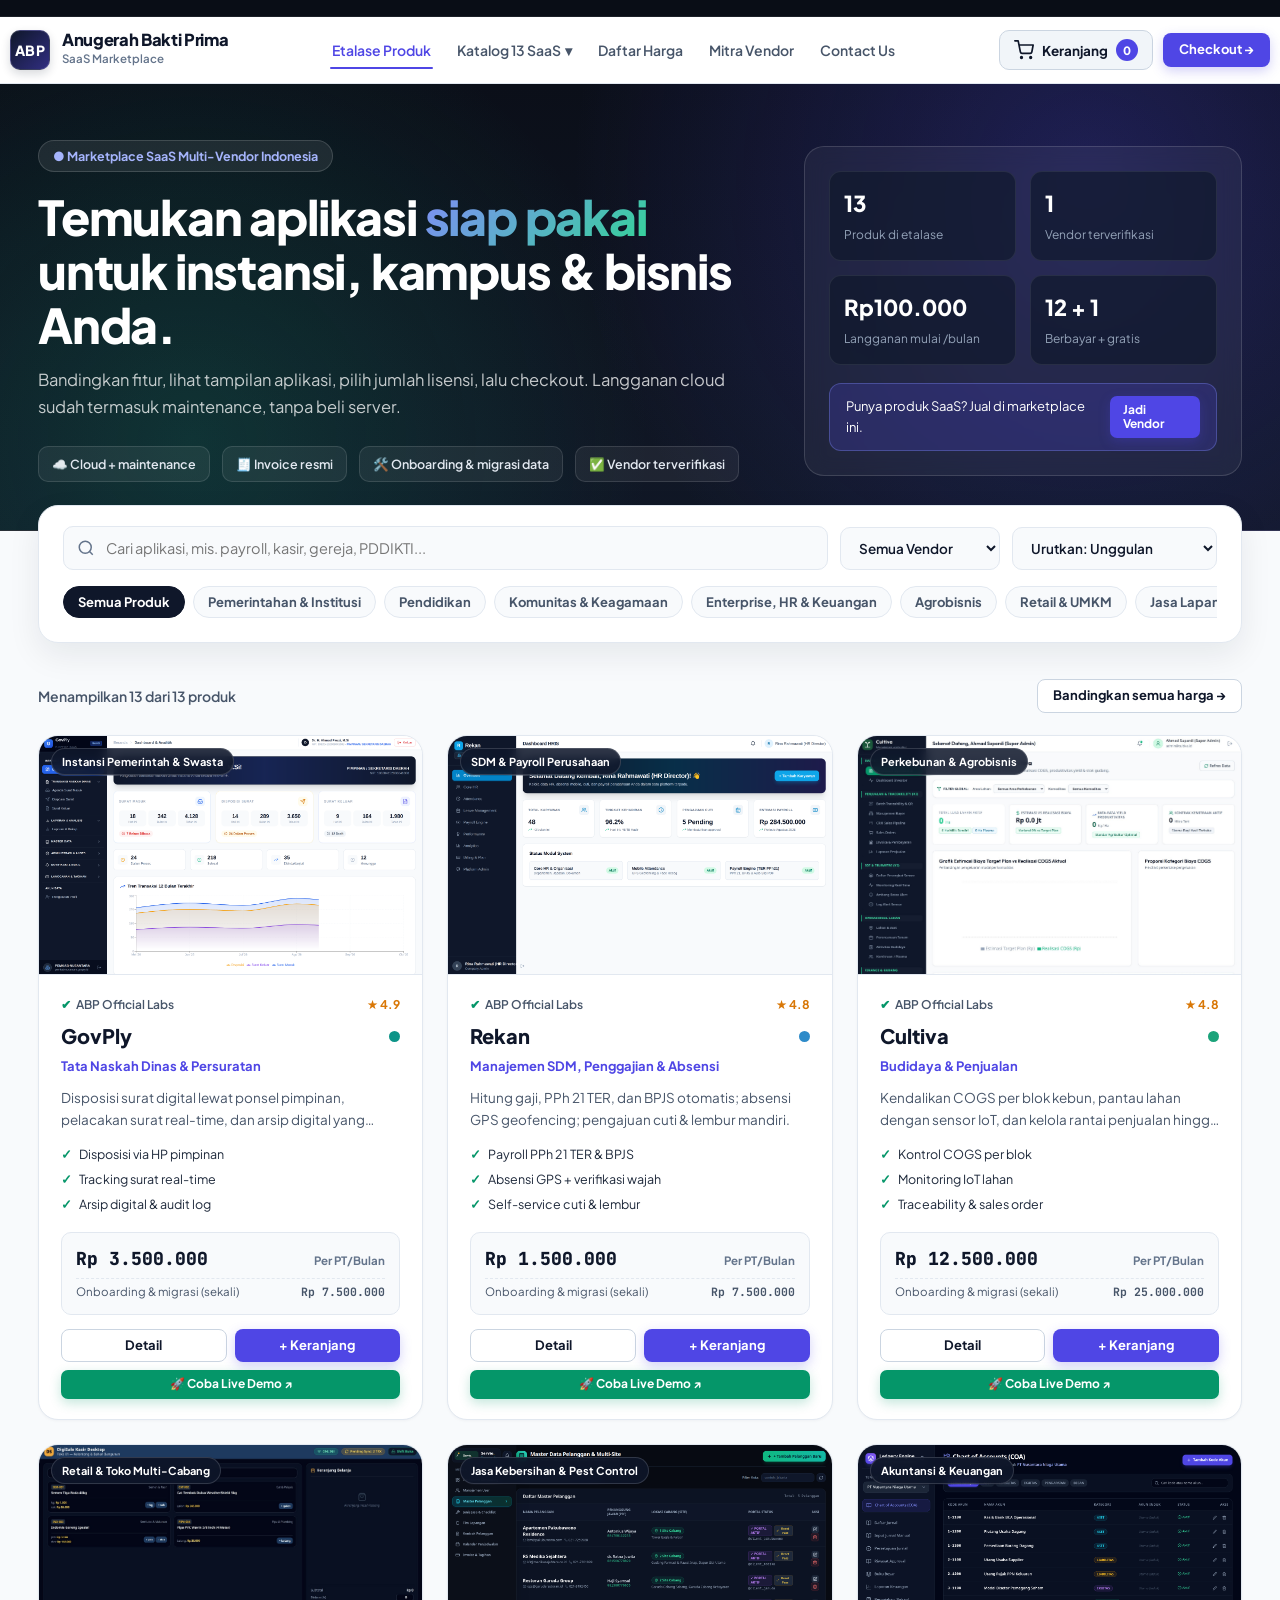
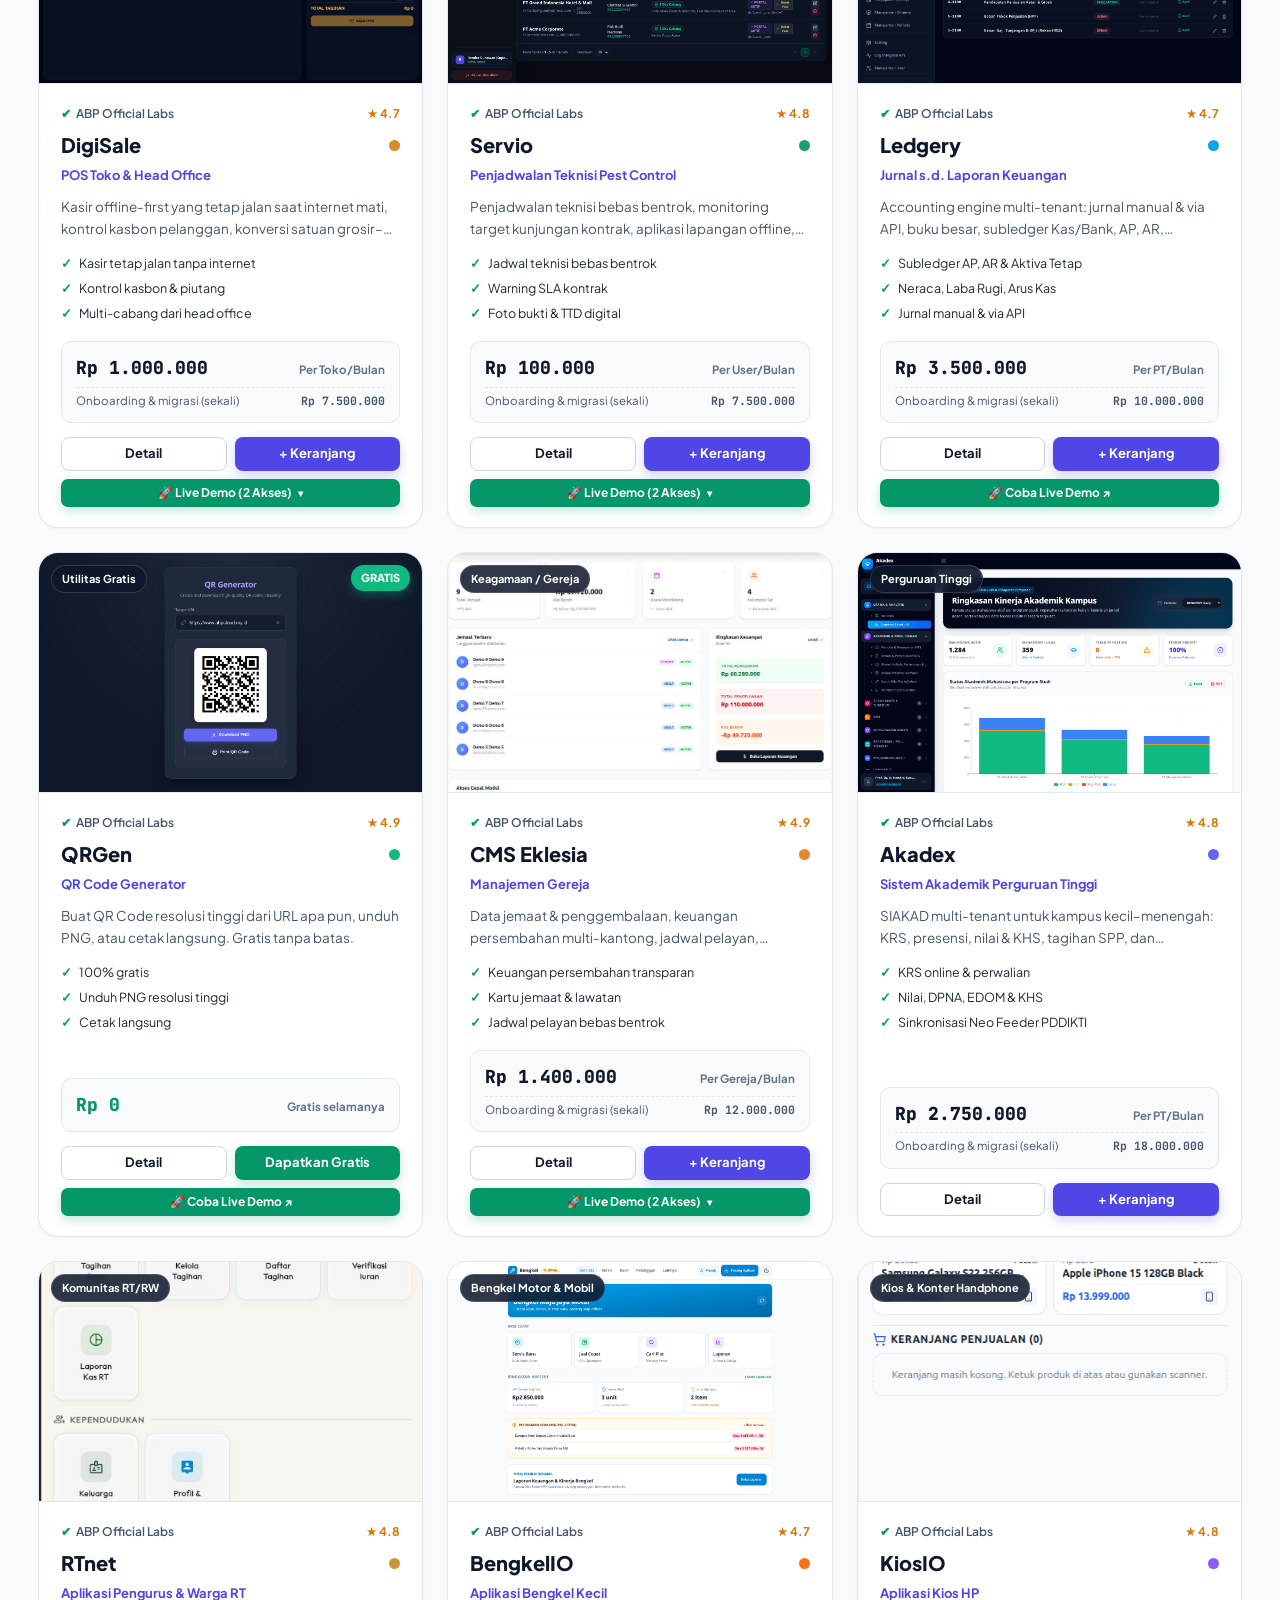
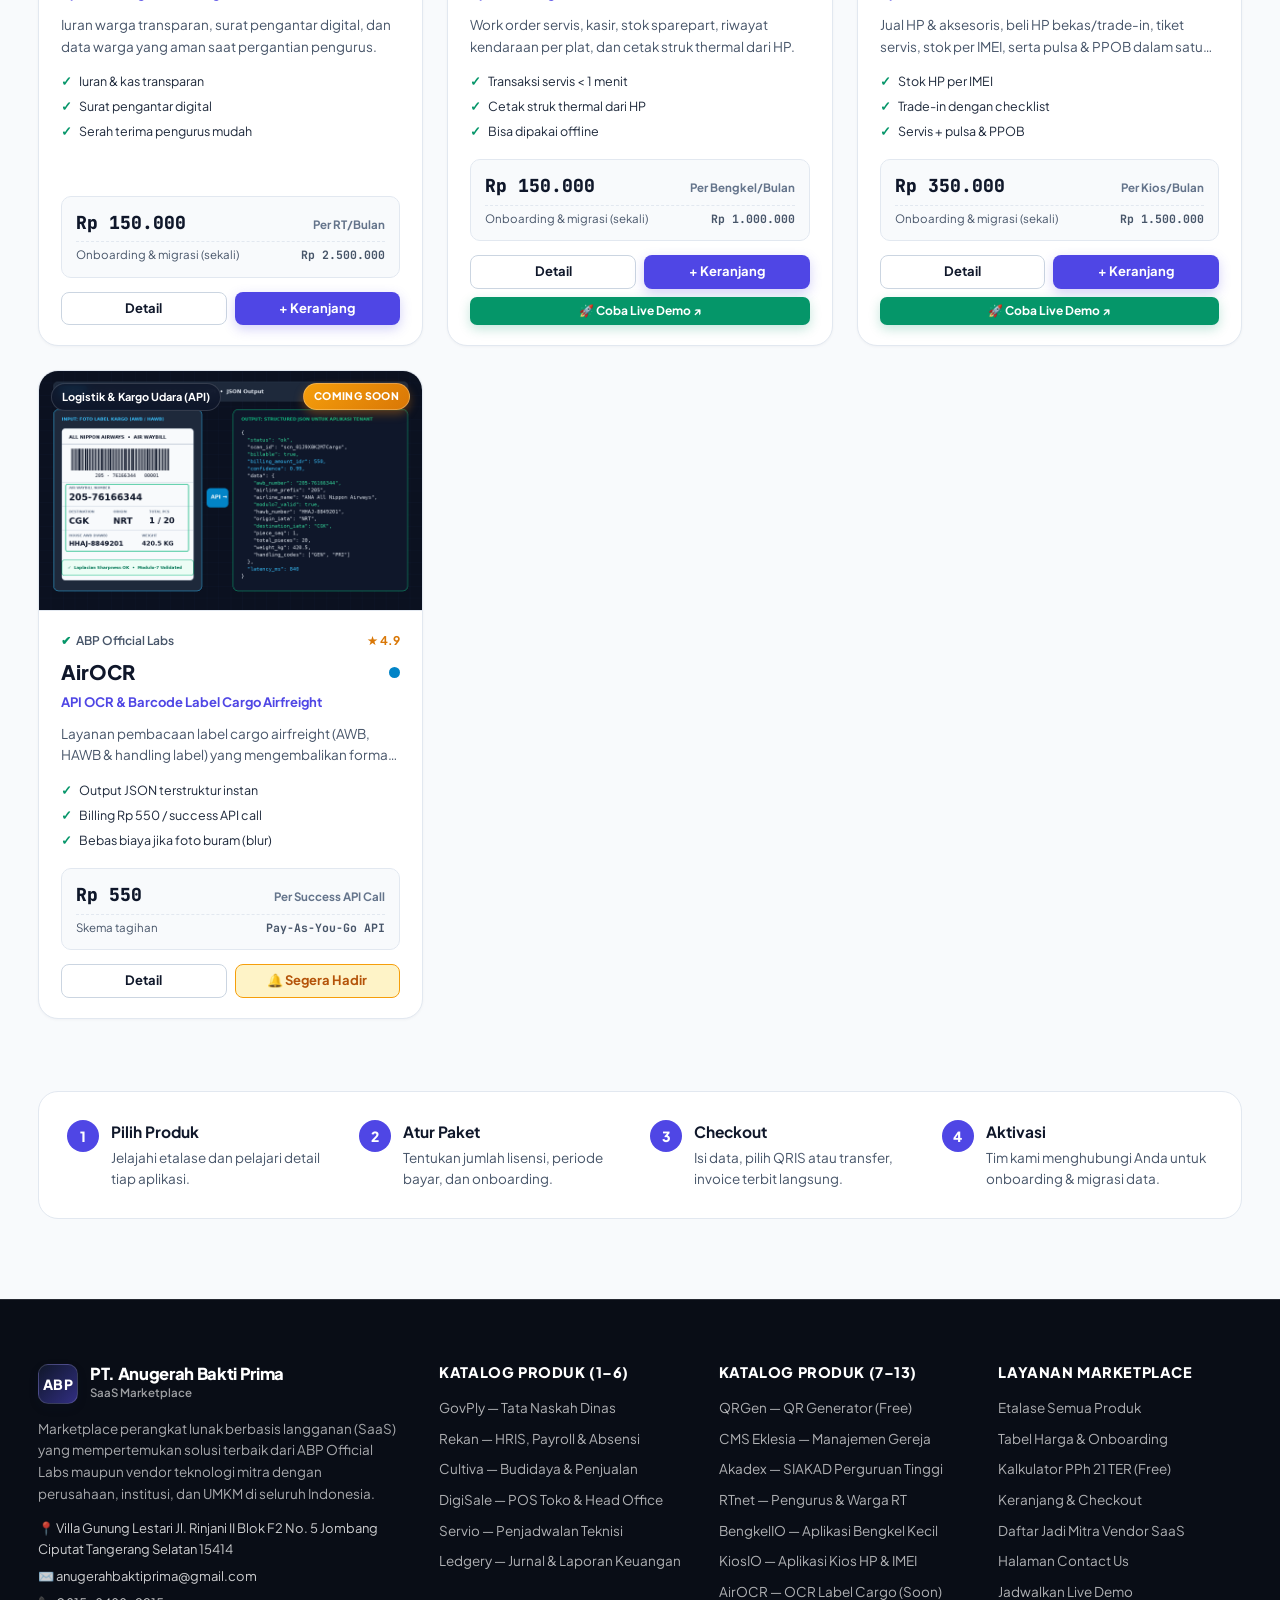
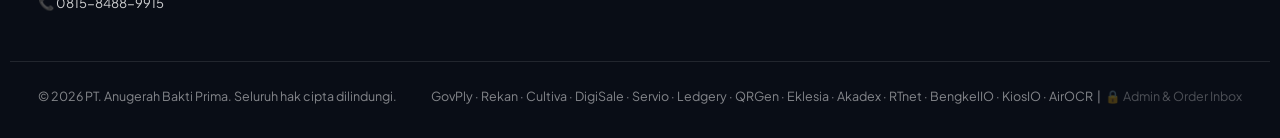
==== index.html @ c30b4367 "feat: add interactive free PPh 21 TER 2026 calculator tool with Rekan CTA" ====
<!DOCTYPE html>
<html lang="id">

<head>
  <meta charset="UTF-8">
  <meta name="viewport" content="width=device-width, initial-scale=1.0">
  <title>ABP SaaS Marketplace — PT. Anugerah Bakti Prima | Etalase Aplikasi Bisnis & Institusi</title>
  <meta name="description"
    content="Marketplace SaaS Terkurasi di Indonesia oleh PT. Anugerah Bakti Prima. Temukan, bandingkan, dan berlangganan 12+ aplikasi siap pakai dari ABP Labs dan mitra vendor terverifikasi hingga checkout instan.">

  <!-- OpenGraph & Social Meta -->
  <meta property="og:title" content="ABP SaaS Marketplace — PT. Anugerah Bakti Prima">
  <meta property="og:description"
    content="Etalase aplikasi SaaS berlangganan (OPEX) siap pakai untuk Instansi Pemerintah, Kampus, Perusahaan, Gereja, RT/RW, Agrobisnis, Retail, Bengkel, dan Kios HP.">
  <meta property="og:type" content="website">
  <meta property="og:url" content="https://abpcloud.my.id">
  <meta property="og:site_name" content="ABP SaaS Marketplace">
  <meta property="og:image" content="https://abpcloud.my.id/assets/images/govply-01.png">
  <meta property="og:image:width" content="1200">
  <meta property="og:image:height" content="630">
  <meta name="twitter:card" content="summary_large_image">
  <meta name="twitter:title" content="ABP SaaS Marketplace — PT. Anugerah Bakti Prima">
  <meta name="twitter:description" content="Katalog 13+ solusi SaaS bisnis & instansi di Indonesia. Coba live demo instan tanpa instalasi.">
  <meta name="twitter:image" content="https://abpcloud.my.id/assets/images/govply-01.png">

  <!-- Google Fonts -->
  <link rel="preconnect" href="https://fonts.googleapis.com">
  <link rel="preconnect" href="https://fonts.gstatic.com" crossorigin>
  <link
    href="https://fonts.googleapis.com/css2?family=Fraunces:ital,opsz,wght@0,9..144,600;0,9..144,700;1,9..144,400&family=JetBrains+Mono:wght@500;600;700&family=Plus+Jakarta+Sans:wght@400;500;600;700;800&display=swap"
    rel="stylesheet">

  <link rel="stylesheet" href="styles.css?v=20261114-1">
</head>

<body>

  <!-- TOP ANNOUNCEMENT BAR -->
  <div class="topbar">
    <div class="wrap topbar-inner">
      <!-- 
      <div class="topbar-left">
        <span class="topbar-pill">MARKETPLACE MULTI-VENDOR</span>
        <span>Etalase Resmi Aplikasi SaaS Bisnis, Institusi & UMKM Indonesia — Transparan, Siap Pakai & Termasuk Maintenance</span>
      </div>
      
      <div class="topbar-right">
        <a href="mailto:anugerahbaktiprima@gmail.com">✉️ anugerahbaktiprima@gmail.com</a>
        <span class="sep">•</span>
        <a href="https://wa.me/6281584889915" target="_blank">📞 0815-8488-9915</a>
      </div>
      -->
    </div>
  </div>

  <!-- HEADER NAV -->
  <header id="main-header">
    <div class="wrap nav">
      <a href="#home" class="mark" id="brand-logo">
        <div class="mark-logo-box">ABP</div>
        <div class="mark-text-group">
          <span class="mark-title">Anugerah Bakti Prima</span>
          <span class="mark-subtitle">SaaS Marketplace</span>
        </div>
      </a>

      <nav class="links" id="nav-links">
        <a href="#home" class="nav-item active" data-route="home">Etalase Produk</a>
        <div class="dropdown">
          <a href="#home" class="nav-item dropdown-btn">Katalog 13 SaaS <span class="caret">▾</span></a>
          <div class="dropdown-menu mega-dropdown">
            <div class="dd-section-label">Pemerintahan, Kampus & Komunitas</div>
            <a href="#produk/govply" class="dd-item"><span class="dd-dot" style="background:#0D9488;"></span> <div><strong>GovPly</strong><small>Tata Naskah Dinas & Persuratan</small></div></a>
            <a href="#produk/akadex" class="dd-item"><span class="dd-dot" style="background:#6366F1;"></span> <div><strong>Akadex</strong><small>Sistem Akademik Perguruan Tinggi</small></div></a>
            <a href="#produk/eklesia" class="dd-item"><span class="dd-dot" style="background:#E8862B;"></span> <div><strong>CMS Eklesia</strong><small>Sistem Manajemen Gereja</small></div></a>
            <a href="#produk/rtnet" class="dd-item"><span class="dd-dot" style="background:#C7973F;"></span> <div><strong>RTnet</strong><small>Aplikasi Pengurus & Warga RT</small></div></a>

            <div class="dd-section-label">Enterprise, HR, Akuntansi & Agro</div>
            <a href="#produk/rekan" class="dd-item"><span class="dd-dot" style="background:#2E8BC9;"></span> <div><strong>Rekan</strong><small>Manajemen SDM, Payroll & Absensi</small></div></a>
            <a href="#produk/ledgery" class="dd-item"><span class="dd-dot" style="background:#0EA5E9;"></span> <div><strong>Ledgery</strong><small>Jurnal s.d Laporan Keuangan</small></div></a>
            <a href="#produk/cultiva" class="dd-item"><span class="dd-dot" style="background:#1BA37A;"></span> <div><strong>Cultiva</strong><small>Budidaya, Kebun & Penjualan</small></div></a>
            <a href="#produk/servio" class="dd-item"><span class="dd-dot" style="background:#1F9E6D;"></span> <div><strong>Servio</strong><small>Penjadwalan Teknisi Pest Control</small></div></a>
            <a href="#produk/airocr" class="dd-item"><span class="dd-dot" style="background:#0284C7;"></span> <div><strong>AirOCR <span class="coming-soon-mini-pill">SOON</span></strong><small>API OCR Label Cargo Airfreight</small></div></a>

            <div class="dd-section-label">Retail, Bengkel, Kios & Utilitas</div>
            <a href="#produk/digisale" class="dd-item"><span class="dd-dot" style="background:#D98B2B;"></span> <div><strong>DigiSale</strong><small>POS Toko & Head Office</small></div></a>
            <a href="#produk/kiosio" class="dd-item"><span class="dd-dot" style="background:#8B5CF6;"></span> <div><strong>KiosIO</strong><small>Aplikasi Kios HP, IMEI & PPOB</small></div></a>
            <a href="#produk/bengkelio" class="dd-item"><span class="dd-dot" style="background:#F97316;"></span> <div><strong>BengkelIO</strong><small>Aplikasi Bengkel Kecil & WO</small></div></a>
            <a href="#produk/qrgen" class="dd-item"><span class="dd-dot" style="background:#10B981;"></span> <div><strong>QRGen <span class="free-mini-pill">FREE</span></strong><small>QR Code Generator Instan</small></div></a>

            <div class="dd-section-label">Tools Bisnis & Kalkulator Gratis</div>
            <a href="#kalkulator-pph21" class="dd-item"><span class="dd-dot" style="background:#2E8BC9;"></span> <div><strong>Kalkulator PPh 21 TER <span class="free-mini-pill">FREE</span></strong><small>Hitung Pajak Gaji & TER PP 58/2023</small></div></a>
          </div>
        </div>
        <a href="#pricelist" class="nav-item" data-route="pricelist">Daftar Harga</a>
        <a href="#vendor" class="nav-item" data-route="vendor">Mitra Vendor</a>
        <a href="#kontak" class="nav-item" data-route="kontak">Contact Us</a>
      </nav>

      <div class="nav-actions">
        <button class="cart-trigger-btn" onclick="toggleCartDrawer()" aria-label="Keranjang Belanja">
          <svg width="20" height="20" viewBox="0 0 24 24" fill="none" stroke="currentColor" stroke-width="2" stroke-linecap="round" stroke-linejoin="round"><circle cx="9" cy="21" r="1"/><circle cx="20" cy="21" r="1"/><path d="M1 1h4l2.68 13.39a2 2 0 0 0 2 1.61h9.72a2 2 0 0 0 2-1.61L23 6H6"/></svg>
          <span class="cart-label">Keranjang</span>
          <span class="cart-count-badge" id="cart-count-badge">0</span>
        </button>
        <a href="#checkout" class="btn btn-primary btn-sm nav-checkout-btn">Checkout →</a>
        <button class="mobile-toggle" id="mobile-toggle" aria-label="Menu">
          <span></span><span></span><span></span>
        </button>
      </div>
    </div>
  </header>

  <!-- DYNAMIC SPA APP VIEW -->
  <main id="app-view">
    <div class="loading-state">
      <div class="spinner"></div>
      <p>Memuat Etalase SaaS Marketplace PT. Anugerah Bakti Prima...</p>
    </div>
  </main>

  <!-- SLIDE-OVER SHOPPING CART DRAWER -->
  <div class="cart-drawer-backdrop" id="cart-drawer-backdrop" onclick="handleCartBackdropClick(event)">
    <aside class="cart-drawer" aria-label="Keranjang Produk SaaS">
      <div class="cart-drawer-header">
        <div>
          <span class="cart-eyebrow">KERANJANG LANGGANAN SAAS</span>
          <h3>Ringkasan Pilihan Produk</h3>
        </div>
        <button class="modal-close" onclick="closeCartDrawer()" aria-label="Tutup">✕</button>
      </div>

      <div class="cart-drawer-body" id="cart-drawer-items">
        <!-- Populated dynamically by app.js -->
      </div>

      <div class="cart-drawer-footer" id="cart-drawer-footer">
        <!-- Populated dynamically by app.js -->
      </div>
    </aside>
  </div>

  <!-- FOOTER -->
  <footer>
    <div class="wrap footer-content">
      <div class="footer-col brand-col">
        <div class="mark footer-mark">
          <div class="mark-logo-box">ABP</div>
          <div class="mark-text-group">
            <span class="mark-title" style="color:#fff;">PT. Anugerah Bakti Prima</span>
            <span class="mark-subtitle" style="color:rgba(255,255,255,0.6);">SaaS Marketplace</span>
          </div>
        </div>
        <p class="footer-desc">
          Marketplace perangkat lunak berbasis langganan (SaaS) yang mempertemukan solusi terbaik dari ABP Official Labs maupun vendor teknologi mitra dengan perusahaan, institusi, dan UMKM di seluruh Indonesia.
        </p>
        <div class="footer-contact-mini">
          <div>📍 Bakrie Tower Lt. 18, Rasuna Epicentrum, Jl. H.R. Rasuna Said, Kuningan, Jakarta Selatan 12940</div>
          <div>✉️ <a href="mailto:anugerahbaktiprima@gmail.com">anugerahbaktiprima@gmail.com</a></div>
          <div>📞 <a href="https://wa.me/6281584889915" target="_blank">+62 815-8488-9915</a></div>
        </div>
      </div>

      <div class="footer-col">
        <h4>Katalog Produk (1–6)</h4>
        <ul class="footer-links">
          <li><a href="#produk/govply">GovPly — Tata Naskah Dinas</a></li>
          <li><a href="#produk/rekan">Rekan — HRIS, Payroll & Absensi</a></li>
          <li><a href="#produk/cultiva">Cultiva — Budidaya & Penjualan</a></li>
          <li><a href="#produk/digisale">DigiSale — POS Toko & Head Office</a></li>
          <li><a href="#produk/servio">Servio — Penjadwalan Teknisi</a></li>
          <li><a href="#produk/ledgery">Ledgery — Jurnal & Laporan Keuangan</a></li>
        </ul>
      </div>

      <div class="footer-col">
        <h4>Katalog Produk (7–13)</h4>
        <ul class="footer-links">
          <li><a href="#produk/qrgen">QRGen — QR Generator (Free)</a></li>
          <li><a href="#produk/eklesia">CMS Eklesia — Manajemen Gereja</a></li>
          <li><a href="#produk/akadex">Akadex — SIAKAD Perguruan Tinggi</a></li>
          <li><a href="#produk/rtnet">RTnet — Pengurus & Warga RT</a></li>
          <li><a href="#produk/bengkelio">BengkelIO — Aplikasi Bengkel Kecil</a></li>
          <li><a href="#produk/kiosio">KiosIO — Aplikasi Kios HP & IMEI</a></li>
          <li><a href="#produk/airocr">AirOCR — OCR Label Cargo (Soon)</a></li>
        </ul>
      </div>

      <div class="footer-col">
        <h4>Layanan Marketplace</h4>
        <ul class="footer-links">
          <li><a href="#home">Etalase Semua Produk</a></li>
          <li><a href="#pricelist">Tabel Harga & Onboarding</a></li>
          <li><a href="#kalkulator-pph21">Kalkulator PPh 21 TER (Free)</a></li>
          <li><a href="#checkout">Keranjang & Checkout</a></li>
          <li><a href="#vendor">Daftar Jadi Mitra Vendor SaaS</a></li>
          <li><a href="#kontak">Halaman Contact Us</a></li>
          <li><a href="javascript:void(0)" onclick="openDemoModal()">Jadwalkan Live Demo</a></li>
        </ul>
      </div>
    </div>

    <div class="wrap footer-bottom">
      <span>© 2026 PT. Anugerah Bakti Prima. Seluruh hak cipta dilindungi.</span>
      <span>
        GovPly · Rekan · Cultiva · DigiSale · Servio · Ledgery · QRGen · Eklesia · Akadex · RTnet · BengkelIO · KiosIO · AirOCR
        &nbsp;|&nbsp;
        <a href="#admin" style="color:inherit; opacity:0.55;" title="Portal Pesanan & Pesan Masuk">🔒 Admin & Order Inbox</a>
      </span>
    </div>
  </footer>

  <!-- MODAL: DEMO & CONSULTATION REQUEST -->
  <div class="modal-backdrop" id="demo-modal" onclick="handleBackdropClick(event)">
    <div class="modal-card">
      <button class="modal-close" onclick="closeDemoModal()">✕</button>
      <div class="modal-header">
        <div class="modal-label"><span class="rule"></span> Konsultasi & Live Demo</div>
        <h3 id="demo-modal-title">Jadwalkan Demo & Konsultasi Implementasi</h3>
        <p>Tim Product Specialist kami akan memandu simulasi aplikasi serta proses onboarding & migrasi data Anda.</p>
      </div>
      <form id="demo-form" onsubmit="handleDemoSubmit(event)">
        <div class="field-row">
          <div class="field">
            <label for="demo-nama">Nama Lengkap *</label>
            <input type="text" id="demo-nama" required placeholder="Contoh: Budi Santoso">
          </div>
          <div class="field">
            <label for="demo-instansi">Nama Perusahaan / Instansi *</label>
            <input type="text" id="demo-instansi" required placeholder="Nama PT, Kampus, Gereja, RT, atau Toko">
          </div>
        </div>
        <div class="field-row">
          <div class="field">
            <label for="demo-email">Email Bisnis *</label>
            <input type="email" id="demo-email" required placeholder="nama@instansi.id">
          </div>
          <div class="field">
            <label for="demo-phone">No. WhatsApp / HP *</label>
            <input type="tel" id="demo-phone" required placeholder="0812-xxxx-xxxx">
          </div>
        </div>
        <div class="field">
          <label for="demo-produk">Produk SaaS yang Diminati *</label>
          <select id="demo-produk" required>
            <option value="Konsultasi Multi-Produk Marketplace">Konsultasi Multi-Produk Marketplace</option>
            <option value="GovPly">1. GovPly — Tata Naskah Dinas & Persuratan</option>
            <option value="Rekan">2. Rekan — Manajemen SDM, Penggajian & Absensi</option>
            <option value="Cultiva">3. Cultiva — Budidaya & Penjualan Agrobisnis</option>
            <option value="DigiSale">4. DigiSale — POS Toko & Head Office</option>
            <option value="Servio">5. Servio — Penjadwalan Teknisi Pest Control</option>
            <option value="Ledgery">6. Ledgery — Jurnal s.d Laporan Keuangan</option>
            <option value="QRGen">7. QRGen — QR Generator (Free Product)</option>
            <option value="CMS Eklesia">8. CMS Eklesia — Manajemen Gereja</option>
            <option value="Akadex">9. Akadex — Sistem Akademik Perguruan Tinggi</option>
            <option value="RTnet">10. RTnet — Aplikasi Pengurus & Warga RT</option>
            <option value="BengkelIO">11. BengkelIO — Aplikasi Bengkel Kecil</option>
            <option value="KiosIO">12. KiosIO — Aplikasi Kios HP</option>
            <option value="AirOCR">13. AirOCR — API OCR Label Cargo Airfreight (Coming Soon)</option>
          </select>
        </div>
        <div class="field">
          <label for="demo-pesan">Catatan / Skala Operasional</label>
          <textarea id="demo-pesan"
            placeholder="Ceritakan jumlah cabang/user atau kebutuhan migrasi data awal Anda..."></textarea>
        </div>
        <button type="submit" class="btn btn-primary full-width">Kirim ke Tim ABP (anugerahbaktiprima@gmail.com) →</button>
      </form>
    </div>
  </div>

  <!-- MODAL: VENDOR SUBMISSION -->
  <div class="modal-backdrop" id="vendor-modal" onclick="handleBackdropClick(event)">
    <div class="modal-card">
      <button class="modal-close" onclick="closeVendorModal()">✕</button>
      <div class="modal-header">
        <div class="modal-label"><span class="rule"></span> Kemitraan Vendor SaaS</div>
        <h3>Daftarkan Produk SaaS Anda di Marketplace ABP</h3>
        <p>Punya produk SaaS berkualitas? Pasarkan ke ribuan klien korporat, instansi, dan UMKM di jaringan PT. Anugerah Bakti Prima.</p>
      </div>
      <form id="vendor-form" onsubmit="handleVendorSubmit(event)">
        <div class="field-row">
          <div class="field">
            <label for="v-nama">Nama PIC / Founder *</label>
            <input type="text" id="v-nama" required placeholder="Nama Lengkap Anda">
          </div>
          <div class="field">
            <label for="v-perusahaan">Nama Perusahaan / Studio Dev *</label>
            <input type="text" id="v-perusahaan" required placeholder="PT / Studio Pengembang">
          </div>
        </div>
        <div class="field-row">
          <div class="field">
            <label for="v-email">Email Resmi *</label>
            <input type="email" id="v-email" required placeholder="founder@saasanda.id">
          </div>
          <div class="field">
            <label for="v-phone">Nomor WhatsApp *</label>
            <input type="tel" id="v-phone" required placeholder="0812-xxxx-xxxx">
          </div>
        </div>
        <div class="field-row">
          <div class="field">
            <label for="v-produk">Nama Produk SaaS & URL Demo *</label>
            <input type="text" id="v-produk" required placeholder="Contoh: MediCloud (https://medicloud.id)">
          </div>
          <div class="field">
            <label for="v-kategori">Kategori Industri *</label>
            <select id="v-kategori" required>
              <option value="Kesehatan / Klinik">Kesehatan / Klinik</option>
              <option value="Logistik & Fleet">Logistik & Fleet</option>
              <option value="Pendidikan & Kursus">Pendidikan & Kursus</option>
              <option value="F&B / Hospitality">F&B / Hospitality</option>
              <option value="Manufaktur / ERP">Manufaktur / ERP</option>
              <option value="Sektor Lainnya">Sektor Lainnya</option>
            </select>
          </div>
        </div>
        <div class="field">
          <label for="v-deskripsi">Deskripsi Produk & Usulan Harga Langganan *</label>
          <textarea id="v-deskripsi" required
            placeholder="Jelaskan fitur utama, target pasar, dan usulan skema biaya onboarding serta bulanan..."></textarea>
        </div>
        <button type="submit" class="btn btn-primary full-width">Kirim Pengajuan Vendor ke ABP →</button>
      </form>
    </div>
  </div>

  <!-- MODAL: IMAGE LIGHTBOX -->
  <div class="modal-backdrop" id="image-modal" onclick="handleBackdropClick(event)">
    <div class="modal-lightbox">
      <button class="modal-close-btn" onclick="closeImageModal()" title="Tutup Gambar (ESC)">✕</button>
      <img id="lightbox-img" src="" alt="Zoom Pratinjau Antarmuka">
      <div class="lightbox-caption" id="lightbox-caption">Pratinjau Antarmuka Produk</div>
      <div style="margin-top:14px; text-align:center;">
        <button class="btn btn-ghost btn-sm lightbox-close-bottom" onclick="closeImageModal()">✕ Tutup Pratinjau (ESC)</button>
      </div>
    </div>
  </div>

  <!-- TOAST NOTIFICATION -->
  <div id="toast-container" class="toast-container"></div>

  <script src="app.js?v=20261114-1"></script>
</body>

</html>
---- styles.css ----
:root {
  --ink: #0F172A;
  --ink-soft: #1E293B;
  --ink-muted: #475569;
  --ink-light: #64748B;
  --surface: #F8FAFC;
  --surface-dim: #F1F5F9;
  --card: #FFFFFF;
  --primary: #4F46E5;
  --primary-hover: #4338CA;
  --primary-soft: rgba(79, 70, 229, 0.08);
  --brass: #D97706;
  --brass-light: #F59E0B;
  --brass-soft: rgba(217, 119, 6, 0.12);
  --emerald: #10B981;
  --emerald-dark: #059669;
  --emerald-soft: rgba(16, 185, 129, 0.12);
  --danger: #EF4444;
  --line: #E2E8F0;
  --line-strong: #CBD5E1;
  --line-dark: rgba(255, 255, 255, 0.12);
  --radius-xs: 6px;
  --radius-sm: 10px;
  --radius-md: 14px;
  --radius-lg: 20px;
  --radius-xl: 26px;
  --shadow-xs: 0 1px 3px rgba(15, 23, 42, 0.04);
  --shadow-sm: 0 4px 12px rgba(15, 23, 42, 0.05);
  --shadow-md: 0 12px 32px rgba(15, 23, 42, 0.08);
  --shadow-lg: 0 24px 54px rgba(15, 23, 42, 0.14);
}

* {
  box-sizing: border-box;
}

html {
  scroll-behavior: smooth;
}

body {
  margin: 0;
  background: var(--surface);
  color: var(--ink);
  font-family: 'Plus Jakarta Sans', -apple-system, BlinkMacSystemFont, sans-serif;
  font-size: 15.5px;
  line-height: 1.6;
  -webkit-font-smoothing: antialiased;
}

h1, h2, h3, h4, .display {
  font-family: 'Plus Jakarta Sans', sans-serif;
  font-weight: 800;
  letter-spacing: -0.025em;
  margin: 0;
  line-height: 1.2;
  color: var(--ink);
}

.serif-accent {
  font-family: 'Fraunces', serif;
  font-weight: 600;
}

.mono {
  font-family: 'JetBrains Mono', monospace;
}

a {
  color: inherit;
  text-decoration: none;
}

img {
  max-width: 100%;
  height: auto;
  display: block;
}

.wrap {
  max-width: 1260px;
  margin: 0 auto;
  padding: 0 28px;
}

@media (max-width: 640px) {
  .wrap {
    padding: 0 16px;
  }
}

/* ---------- TOP BAR ---------- */
.topbar {
  background: #090D16;
  color: rgba(255, 255, 255, 0.82);
  font-size: 12.5px;
  padding: 8px 0;
  border-bottom: 1px solid rgba(255, 255, 255, 0.08);
}

.topbar-inner {
  display: flex;
  justify-content: space-between;
  align-items: center;
  gap: 16px;
  flex-wrap: wrap;
}

.topbar-left {
  display: flex;
  align-items: center;
  gap: 10px;
}

.topbar-pill {
  background: linear-gradient(135deg, #4F46E5, #7C3AED);
  color: #fff;
  font-weight: 700;
  font-size: 10.5px;
  padding: 2px 8px;
  border-radius: 99px;
  letter-spacing: 0.05em;
}

.topbar-right {
  display: flex;
  align-items: center;
  gap: 10px;
  font-weight: 600;
}

.topbar-right a:hover {
  color: #fff;
}

.topbar-right .sep {
  opacity: 0.4;
}

@media (max-width: 860px) {
  .topbar-left span:not(.topbar-pill) {
    display: none;
  }
}

/* ---------- HEADER & NAV ---------- */
header {
  position: sticky;
  top: 0;
  z-index: 120;
  background: rgba(255, 255, 255, 0.92);
  backdrop-filter: blur(14px);
  border-bottom: 1px solid var(--line);
}

.nav {
  display: flex;
  align-items: center;
  justify-content: space-between;
  padding: 13px 0;
  gap: 20px;
}

.mark {
  display: flex;
  align-items: center;
  gap: 12px;
}

.mark-logo-box {
  width: 40px;
  height: 40px;
  border-radius: 10px;
  background: linear-gradient(135deg, #0F172A 0%, #312E81 100%);
  color: #fff;
  font-weight: 800;
  font-size: 14px;
  letter-spacing: 0.04em;
  display: flex;
  align-items: center;
  justify-content: center;
  box-shadow: 0 4px 10px rgba(15, 23, 42, 0.16);
  border: 1px solid rgba(255, 255, 255, 0.15);
}

.mark-text-group {
  display: flex;
  flex-direction: column;
}

.mark-title {
  font-weight: 800;
  font-size: 16.5px;
  color: var(--ink);
  line-height: 1.15;
  letter-spacing: -0.02em;
}

.mark-subtitle {
  font-size: 11.5px;
  color: var(--ink-light);
  font-weight: 600;
}

nav.links {
  display: flex;
  align-items: center;
  gap: 22px;
  font-size: 14px;
  font-weight: 600;
}

nav.links a.nav-item {
  position: relative;
  color: var(--ink-muted);
  transition: color 0.2s ease;
  padding: 6px 2px;
}

nav.links a.nav-item:hover,
nav.links a.nav-item.active {
  color: var(--primary);
}

nav.links a.nav-item.active::after {
  content: '';
  position: absolute;
  bottom: -2px;
  left: 0;
  width: 100%;
  height: 2.5px;
  background: var(--primary);
  border-radius: 99px;
}

.nav-actions {
  display: flex;
  align-items: center;
  gap: 10px;
}

.cart-trigger-btn {
  display: inline-flex;
  align-items: center;
  gap: 8px;
  background: var(--surface-dim);
  border: 1px solid var(--line-strong);
  color: var(--ink);
  padding: 8px 14px;
  border-radius: var(--radius-sm);
  font-family: inherit;
  font-size: 13.5px;
  font-weight: 700;
  cursor: pointer;
  transition: all 0.2s ease;
}

.cart-trigger-btn:hover {
  border-color: var(--primary);
  background: var(--primary-soft);
  color: var(--primary);
}

.cart-count-badge {
  background: var(--primary);
  color: #fff;
  font-size: 11.5px;
  font-weight: 800;
  min-width: 22px;
  height: 22px;
  border-radius: 99px;
  display: inline-flex;
  align-items: center;
  justify-content: center;
  padding: 0 6px;
}

/* Mega Dropdown */
.dropdown {
  position: relative;
  display: inline-block;
}

.dropdown-btn {
  cursor: pointer;
  display: flex;
  align-items: center;
  gap: 4px;
}

.dropdown-menu.mega-dropdown {
  display: none;
  position: absolute;
  top: 100%;
  left: -40px;
  width: 340px;
  max-height: 78vh;
  overflow-y: auto;
  background: var(--card);
  border: 1px solid var(--line);
  border-radius: var(--radius-md);
  box-shadow: var(--shadow-lg);
  padding: 10px;
  z-index: 150;
  margin-top: 6px;
}

.dropdown:hover .dropdown-menu,
.dropdown:focus-within .dropdown-menu {
  display: block;
}

.dd-section-label {
  font-size: 10.5px;
  font-weight: 800;
  text-transform: uppercase;
  letter-spacing: 0.06em;
  color: var(--ink-light);
  padding: 8px 10px 4px;
  border-top: 1px solid var(--surface-dim);
  margin-top: 4px;
}

.dd-section-label:first-child {
  border-top: none;
  margin-top: 0;
}

.dd-item {
  display: flex;
  align-items: center;
  gap: 10px;
  padding: 8px 10px;
  border-radius: 8px;
  font-size: 13.5px;
  color: var(--ink);
  transition: background 0.15s ease;
}

.dd-item:hover {
  background: var(--surface-dim);
}

.dd-dot {
  width: 9px;
  height: 9px;
  border-radius: 50%;
  flex-shrink: 0;
}

.dd-item div {
  display: flex;
  flex-direction: column;
  line-height: 1.25;
}

.dd-item strong {
  font-size: 13.5px;
  font-weight: 700;
}

.dd-item small {
  color: var(--ink-light);
  font-size: 11.5px;
  font-weight: 500;
}

.free-mini-pill {
  background: var(--emerald-soft);
  color: var(--emerald-dark);
  font-size: 10px;
  padding: 1px 6px;
  border-radius: 99px;
  font-weight: 800;
  margin-left: 4px;
}

.coming-soon-mini-pill {
  background: #FEF3C7;
  color: #B45309;
  font-size: 9.5px;
  padding: 1px 6px;
  border-radius: 99px;
  font-weight: 800;
  margin-left: 4px;
  border: 1px solid #FDE68A;
}

/* Mobile Toggle */
.mobile-toggle {
  display: none;
  background: none;
  border: 1px solid var(--line);
  border-radius: 8px;
  cursor: pointer;
  padding: 8px;
  flex-direction: column;
  gap: 4px;
}

.mobile-toggle span {
  width: 20px;
  height: 2px;
  background: var(--ink);
}

@media (max-width: 980px) {
  .mobile-toggle {
    display: flex;
  }
  .nav-checkout-btn {
    display: none !important;
  }
  .cart-label {
    display: none;
  }
  nav.links {
    display: none;
    position: absolute;
    top: 100%;
    left: 0;
    width: 100%;
    background: var(--card);
    border-bottom: 1px solid var(--line);
    flex-direction: column;
    padding: 20px 24px;
    gap: 14px;
    align-items: flex-start;
    box-shadow: var(--shadow-md);
  }
  nav.links.open {
    display: flex;
  }
  .dropdown-menu.mega-dropdown {
    position: static;
    width: 100%;
    box-shadow: none;
    border: 1px solid var(--line);
    margin-top: 8px;
  }
}

/* ---------- BUTTONS ---------- */
.btn {
  display: inline-flex;
  align-items: center;
  justify-content: center;
  gap: 8px;
  padding: 12px 22px;
  font-size: 14px;
  font-weight: 700;
  font-family: inherit;
  border-radius: var(--radius-sm);
  border: 1px solid transparent;
  cursor: pointer;
  transition: all 0.2s ease;
  text-decoration: none;
  line-height: 1.2;
}

.btn-primary {
  background: var(--primary);
  color: #fff;
  box-shadow: 0 4px 12px rgba(79, 70, 229, 0.25);
}

.btn-primary:hover {
  background: var(--primary-hover);
  transform: translateY(-1px);
  box-shadow: 0 6px 16px rgba(79, 70, 229, 0.34);
}

.btn-emerald {
  background: var(--emerald-dark);
  color: #fff;
  box-shadow: 0 4px 12px rgba(5, 150, 105, 0.24);
}

.btn-emerald:hover {
  background: #047857;
  transform: translateY(-1px);
}

.btn-dark {
  background: var(--ink);
  color: #fff;
}

.btn-dark:hover {
  background: var(--ink-soft);
  transform: translateY(-1px);
}

.btn-ghost {
  border-color: var(--line-dark);
  color: #fff;
  background: rgba(255, 255, 255, 0.05);
}

.btn-ghost:hover {
  background: rgba(255, 255, 255, 0.12);
  border-color: rgba(255, 255, 255, 0.4);
}

.btn-outline {
  border-color: var(--line-strong);
  color: var(--ink);
  background: var(--card);
}

.btn-outline:hover {
  border-color: var(--primary);
  color: var(--primary);
  background: var(--primary-soft);
}

.btn-sm {
  padding: 8px 15px;
  font-size: 13px;
  border-radius: 8px;
}

.btn-xs {
  padding: 6px 12px;
  font-size: 12px;
  border-radius: 7px;
}

.full-width {
  width: 100%;
}

/* ---------- MARKETPLACE HERO ---------- */
.mp-hero {
  background: radial-gradient(circle at 85% 20%, rgba(79, 70, 229, 0.28) 0%, transparent 45%),
              radial-gradient(circle at 15% 80%, rgba(16, 185, 129, 0.18) 0%, transparent 40%),
              linear-gradient(180deg, #0B0F19 0%, #111827 100%);
  color: #fff;
  padding: 56px 0 48px;
  border-bottom: 1px solid var(--line-dark);
}

.mp-hero-grid {
  display: grid;
  grid-template-columns: 1.25fr 0.75fr;
  gap: 36px;
  align-items: center;
}

.mp-eyebrow {
  display: inline-flex;
  align-items: center;
  gap: 8px;
  background: rgba(255, 255, 255, 0.08);
  border: 1px solid rgba(255, 255, 255, 0.15);
  padding: 5px 14px;
  border-radius: 99px;
  font-size: 12.5px;
  font-weight: 700;
  color: #A5B4FC;
  margin-bottom: 18px;
}

.mp-hero h1 {
  color: #fff;
  font-size: clamp(30px, 4.2vw, 48px);
  line-height: 1.12;
  margin-bottom: 16px;
}

.mp-hero h1 span {
  background: linear-gradient(135deg, #818CF8 0%, #34D399 100%);
  -webkit-background-clip: text;
  -webkit-text-fill-color: transparent;
}

.mp-hero p.lede {
  font-size: 16.5px;
  color: rgba(255, 255, 255, 0.76);
  max-width: 60ch;
  margin: 0 0 26px;
}

.mp-hero-badges {
  display: flex;
  flex-wrap: wrap;
  gap: 12px;
}

.mp-trust-pill {
  display: inline-flex;
  align-items: center;
  gap: 7px;
  background: rgba(255, 255, 255, 0.06);
  border: 1px solid rgba(255, 255, 255, 0.12);
  padding: 7px 13px;
  border-radius: 10px;
  font-size: 12.5px;
  color: #E2E8F0;
  font-weight: 600;
}

.mp-hero-card {
  background: rgba(255, 255, 255, 0.05);
  border: 1px solid rgba(255, 255, 255, 0.14);
  border-radius: var(--radius-lg);
  padding: 24px;
  backdrop-filter: blur(10px);
}

.mp-hero-card-stats {
  display: grid;
  grid-template-columns: 1fr 1fr;
  gap: 14px;
  margin-bottom: 18px;
}

.mp-stat-box {
  background: rgba(15, 23, 42, 0.65);
  border: 1px solid rgba(255, 255, 255, 0.08);
  padding: 14px;
  border-radius: 12px;
}

.mp-stat-box b {
  display: block;
  font-size: 22px;
  color: #fff;
  font-weight: 800;
}

.mp-stat-box span {
  font-size: 12px;
  color: #94A3B8;
}

.vendor-callout-Mini {
  display: flex;
  align-items: center;
  justify-content: space-between;
  gap: 12px;
  background: rgba(79, 70, 229, 0.22);
  border: 1px solid rgba(129, 140, 248, 0.35);
  padding: 12px 16px;
  border-radius: 12px;
  font-size: 13px;
}

@media (max-width: 920px) {
  .mp-hero-grid {
    grid-template-columns: 1fr;
  }
}

/* ---------- MARKETPLACE TOOLBAR (SEARCH, FILTER, SORT) ---------- */
.mp-toolbar-wrap {
  margin-top: -26px;
  position: relative;
  z-index: 20;
}

.mp-toolbar {
  background: var(--card);
  border: 1px solid var(--line);
  border-radius: var(--radius-lg);
  padding: 20px 24px;
  box-shadow: var(--shadow-md);
  display: flex;
  flex-direction: column;
  gap: 16px;
}

.mp-search-row {
  display: grid;
  grid-template-columns: 1fr auto auto;
  gap: 12px;
  align-items: center;
}

.search-input-box {
  position: relative;
  display: flex;
  align-items: center;
}

.search-input-box svg {
  position: absolute;
  left: 14px;
  color: var(--ink-light);
}

.search-input-box input {
  width: 100%;
  padding: 12px 16px 12px 42px;
  border: 1.5px solid var(--line);
  border-radius: var(--radius-sm);
  font-family: inherit;
  font-size: 14.5px;
  color: var(--ink);
  background: var(--surface);
  transition: all 0.2s ease;
}

.search-input-box input:focus {
  outline: none;
  border-color: var(--primary);
  background: #fff;
  box-shadow: 0 0 0 3px var(--primary-soft);
}

.mp-select {
  padding: 11px 14px;
  border: 1.5px solid var(--line);
  border-radius: var(--radius-sm);
  font-family: inherit;
  font-size: 13.5px;
  font-weight: 600;
  color: var(--ink);
  background: var(--surface);
  cursor: pointer;
}

.mp-category-pills {
  display: flex;
  gap: 8px;
  overflow-x: auto;
  padding-bottom: 4px;
}

.cat-pill {
  background: var(--surface);
  border: 1px solid var(--line);
  color: var(--ink-muted);
  padding: 7px 14px;
  border-radius: 99px;
  font-size: 13px;
  font-weight: 700;
  cursor: pointer;
  white-space: nowrap;
  transition: all 0.15s ease;
  font-family: inherit;
}

.cat-pill:hover {
  border-color: var(--primary);
  color: var(--primary);
}

.cat-pill.active {
  background: var(--ink);
  color: #fff;
  border-color: var(--ink);
}

@media (max-width: 780px) {
  .mp-search-row {
    grid-template-columns: 1fr;
  }
}

/* ---------- MARKETPLACE PRODUCT ETALASE GRID ---------- */
.etalase-section {
  padding: 36px 0 72px;
}

.etalase-meta-bar {
  display: flex;
  justify-content: space-between;
  align-items: center;
  margin-bottom: 22px;
  flex-wrap: wrap;
  gap: 12px;
}

.etalase-count {
  font-size: 14px;
  color: var(--ink-muted);
  font-weight: 600;
}

.product-grid {
  display: grid;
  grid-template-columns: repeat(3, 1fr);
  gap: 24px;
}

@media (max-width: 1060px) {
  .product-grid {
    grid-template-columns: repeat(2, 1fr);
  }
}

@media (max-width: 680px) {
  .product-grid {
    grid-template-columns: 1fr;
  }
}

.mp-card {
  background: var(--card);
  border: 1px solid var(--line);
  border-radius: var(--radius-lg);
  overflow: hidden;
  display: flex;
  flex-direction: column;
  transition: transform 0.22s ease, box-shadow 0.22s ease, border-color 0.22s ease;
  box-shadow: var(--shadow-xs);
  position: relative;
}

.mp-card:hover {
  transform: translateY(-5px);
  box-shadow: var(--shadow-md);
  border-color: #A5B4FC;
}

.mp-card-thumb {
  position: relative;
  aspect-ratio: 16 / 10;
  background: var(--ink);
  overflow: hidden;
  cursor: pointer;
  border-bottom: 1px solid var(--line);
}

.mp-card-thumb img {
  width: 100%;
  height: 100%;
  object-fit: cover;
  transition: transform 0.35s ease;
}

.mp-card:hover .mp-card-thumb img {
  transform: scale(1.04);
}

.mp-card-badges {
  position: absolute;
  top: 12px;
  left: 12px;
  right: 12px;
  display: flex;
  justify-content: space-between;
  align-items: flex-start;
  gap: 8px;
  pointer-events: none;
}

.sector-pill {
  background: rgba(15, 23, 42, 0.86);
  backdrop-filter: blur(6px);
  color: #fff;
  font-size: 11px;
  font-weight: 700;
  padding: 4px 10px;
  border-radius: 99px;
  border: 1px solid rgba(255, 255, 255, 0.15);
}

.free-badge-pill {
  background: #10B981;
  color: #fff;
  font-size: 11px;
  font-weight: 800;
  padding: 4px 10px;
  border-radius: 99px;
  box-shadow: 0 4px 10px rgba(16, 185, 129, 0.35);
}

.coming-soon-badge-pill {
  background: linear-gradient(135deg, #F59E0B 0%, #D97706 100%);
  color: #fff;
  font-size: 10.5px;
  font-weight: 800;
  letter-spacing: 0.04em;
  padding: 4px 10px;
  border-radius: 99px;
  box-shadow: 0 4px 10px rgba(217, 119, 6, 0.38);
  border: 1px solid rgba(255, 255, 255, 0.25);
}

.mp-card-body {
  padding: 20px 22px;
  display: flex;
  flex-direction: column;
  flex-grow: 1;
}

.mp-vendor-row {
  display: flex;
  align-items: center;
  justify-content: space-between;
  font-size: 12px;
  color: var(--ink-light);
  margin-bottom: 6px;
}

.vendor-tag {
  display: inline-flex;
  align-items: center;
  gap: 5px;
  font-weight: 600;
  color: var(--ink-muted);
}

.verified-check {
  color: var(--emerald-dark);
  font-weight: 800;
}

.rating-tag {
  font-weight: 700;
  color: #D97706;
}

.mp-card-title {
  font-size: 20px;
  font-weight: 800;
  color: var(--ink);
  margin-bottom: 4px;
  display: flex;
  align-items: center;
  justify-content: space-between;
}

.mp-card-sub {
  font-size: 13px;
  font-weight: 700;
  color: var(--primary);
  margin-bottom: 10px;
}

.mp-card-desc {
  font-size: 13.5px;
  color: var(--ink-muted);
  margin: 0 0 14px;
  display: -webkit-box;
  -webkit-line-clamp: 2;
  -webkit-box-orient: vertical;
  overflow: hidden;
}

.mp-card-highlights {
  list-style: none;
  padding: 0;
  margin: 0 0 18px;
  display: flex;
  flex-direction: column;
  gap: 5px;
  font-size: 12.5px;
  color: var(--ink-soft);
}

.mp-card-highlights li {
  display: flex;
  align-items: center;
  gap: 7px;
}

.mp-card-highlights li::before {
  content: '✓';
  color: var(--emerald-dark);
  font-weight: 800;
}

.mp-card-pricing {
  margin-top: auto;
  background: var(--surface);
  border: 1px solid var(--line);
  border-radius: var(--radius-sm);
  padding: 12px 14px;
  margin-bottom: 14px;
}

.price-main-row {
  display: flex;
  align-items: baseline;
  justify-content: space-between;
  gap: 8px;
}

.price-amount {
  font-family: 'JetBrains Mono', monospace;
  font-size: 18px;
  font-weight: 800;
  color: var(--ink);
}

.price-unit {
  font-size: 11.5px;
  font-weight: 700;
  color: var(--ink-light);
}

.price-onboarding-row {
  font-size: 11.5px;
  color: var(--ink-muted);
  margin-top: 4px;
  padding-top: 4px;
  border-top: 1px dashed var(--line);
  display: flex;
  justify-content: space-between;
}

.mp-card-actions {
  display: grid;
  grid-template-columns: 1fr 1fr;
  gap: 8px;
}

/* ---------- PRODUCT DETAIL PAGE (PDP) WITH STICKY CONFIGURATOR ---------- */
.pdp-breadcrumb {
  background: var(--surface-dim);
  border-bottom: 1px solid var(--line);
  padding: 12px 0;
  font-size: 13px;
  color: var(--ink-muted);
}

.pdp-layout {
  display: grid;
  grid-template-columns: 1fr 390px;
  gap: 36px;
  padding: 36px 0 80px;
  align-items: start;
}

@media (max-width: 1024px) {
  .pdp-layout {
    grid-template-columns: 1fr;
  }
}

.pdp-main-col {
  display: flex;
  flex-direction: column;
  gap: 32px;
}

.pdp-header-card {
  background: var(--card);
  border: 1px solid var(--line);
  border-radius: var(--radius-lg);
  padding: 28px;
  box-shadow: var(--shadow-xs);
}

.pdp-top-meta {
  display: flex;
  align-items: center;
  gap: 10px;
  flex-wrap: wrap;
  margin-bottom: 14px;
}

.pdp-main-preview {
  margin-top: 22px;
  border-radius: var(--radius-md);
  overflow: hidden;
  border: 1px solid var(--line);
  background: var(--ink);
  cursor: pointer;
  position: relative;
}

.pdp-main-preview img {
  width: 100%;
  max-height: 440px;
  object-fit: cover;
}

.pdp-zoom-hint {
  background: rgba(15, 23, 42, 0.85);
  color: #fff;
  font-size: 12.5px;
  padding: 8px 14px;
  text-align: center;
}

/* Sticky Buy Configurator Sidebar */
.pdp-buy-box {
  position: sticky;
  top: 86px;
  background: var(--card);
  border: 2px solid var(--ink);
  border-radius: var(--radius-lg);
  padding: 24px;
  box-shadow: var(--shadow-md);
}

.buy-box-badge {
  display: inline-flex;
  align-items: center;
  gap: 6px;
  font-size: 11px;
  font-weight: 800;
  text-transform: uppercase;
  letter-spacing: 0.05em;
  color: var(--emerald-dark);
  background: var(--emerald-soft);
  padding: 4px 10px;
  border-radius: 99px;
  margin-bottom: 12px;
}

.buy-box-price {
  font-family: 'JetBrains Mono', monospace;
  font-size: 28px;
  font-weight: 800;
  color: var(--ink);
  line-height: 1.15;
}

.buy-box-unit {
  font-size: 13px;
  color: var(--ink-muted);
  font-weight: 600;
  margin-bottom: 18px;
}

.config-group {
  margin-bottom: 16px;
}

.config-group label {
  display: block;
  font-size: 12px;
  font-weight: 700;
  text-transform: uppercase;
  letter-spacing: 0.04em;
  color: var(--ink-muted);
  margin-bottom: 6px;
}

.qty-stepper {
  display: flex;
  align-items: center;
  border: 1.5px solid var(--line-strong);
  border-radius: var(--radius-sm);
  overflow: hidden;
}

.qty-stepper button {
  background: var(--surface-dim);
  border: none;
  width: 42px;
  height: 40px;
  font-size: 18px;
  font-weight: 700;
  cursor: pointer;
  color: var(--ink);
}

.qty-stepper button:hover {
  background: var(--line);
}

.qty-stepper input {
  width: 100%;
  border: none;
  text-align: center;
  font-family: 'JetBrains Mono', monospace;
  font-size: 15px;
  font-weight: 700;
  height: 40px;
}

.onboarding-check-card {
  background: var(--surface);
  border: 1.5px solid var(--line);
  border-radius: var(--radius-sm);
  padding: 12px;
  margin-bottom: 16px;
  display: flex;
  gap: 10px;
  align-items: flex-start;
  cursor: pointer;
}

.onboarding-check-card input {
  margin-top: 4px;
  width: 17px;
  height: 17px;
  accent-color: var(--primary);
}

.buy-breakdown {
  background: var(--surface-dim);
  border-radius: var(--radius-sm);
  padding: 14px;
  margin-bottom: 18px;
  font-size: 13px;
}

.buy-breakdown-row {
  display: flex;
  justify-content: space-between;
  margin-bottom: 6px;
  color: var(--ink-muted);
}

.buy-breakdown-total {
  display: flex;
  justify-content: space-between;
  padding-top: 8px;
  margin-top: 8px;
  border-top: 1px solid var(--line-strong);
  font-weight: 800;
  font-size: 16px;
  color: var(--ink);
}

.buy-box-guarantees {
  margin-top: 16px;
  padding-top: 14px;
  border-top: 1px solid var(--line);
  font-size: 12px;
  color: var(--ink-muted);
  display: flex;
  flex-direction: column;
  gap: 6px;
}

/* ---------- CONTENT BLOCKS INSIDE PDP ---------- */
.content-panel {
  background: var(--card);
  border: 1px solid var(--line);
  border-radius: var(--radius-lg);
  padding: 28px;
}

.content-panel h2 {
  font-size: 22px;
  margin-bottom: 18px;
}

.problem-solution-grid {
  display: grid;
  grid-template-columns: 1fr 1fr;
  gap: 20px;
}

.ps-card {
  background: var(--surface);
  border: 1px solid var(--line);
  border-radius: var(--radius-md);
  padding: 22px;
}

.ps-card.problem {
  border-left: 4px solid var(--danger);
}

.ps-card.solution {
  border-left: 4px solid var(--emerald);
}

.ps-card h3 {
  font-size: 16.5px;
  margin-bottom: 12px;
}

.ps-card ul {
  padding-left: 18px;
  margin: 0;
  font-size: 14px;
  color: var(--ink-soft);
}

.ps-card ul li {
  margin-bottom: 8px;
}

@media (max-width: 768px) {
  .problem-solution-grid {
    grid-template-columns: 1fr;
  }
}

.features-grid {
  display: grid;
  grid-template-columns: repeat(2, 1fr);
  gap: 16px;
}

.feature-card {
  background: var(--surface);
  border: 1px solid var(--line);
  border-radius: var(--radius-md);
  padding: 18px;
}

.feature-card h4 {
  font-size: 15.5px;
  margin-bottom: 6px;
}

.feature-card p {
  font-size: 13.5px;
  color: var(--ink-muted);
  margin: 0;
}

@media (max-width: 640px) {
  .features-grid {
    grid-template-columns: 1fr;
  }
}

.deck-gallery-grid {
  display: grid;
  grid-template-columns: repeat(2, 1fr);
  gap: 18px;
}

.deck-card {
  background: var(--surface);
  border: 1px solid var(--line);
  border-radius: var(--radius-md);
  overflow: hidden;
  cursor: pointer;
  transition: transform 0.2s ease, box-shadow 0.2s ease;
}

.deck-card:hover {
  transform: translateY(-3px);
  box-shadow: var(--shadow-sm);
  border-color: var(--primary);
}

.deck-img-wrap {
  aspect-ratio: 16 / 10;
  background: var(--ink);
  overflow: hidden;
}

.deck-img-wrap img {
  width: 100%;
  height: 100%;
  object-fit: cover;
}

.deck-card-info {
  padding: 12px 16px;
}

.deck-card-info h4 {
  font-size: 14px;
  margin-bottom: 2px;
}

.deck-card-info span {
  font-size: 12px;
  color: var(--primary);
  font-weight: 600;
}

@media (max-width: 640px) {
  .deck-gallery-grid {
    grid-template-columns: 1fr;
  }
}

/* ---------- SLIDE-OVER SHOPPING CART DRAWER ---------- */
.cart-drawer-backdrop {
  position: fixed;
  inset: 0;
  background: rgba(15, 23, 42, 0.65);
  backdrop-filter: blur(4px);
  z-index: 250;
  display: none;
  justify-content: flex-end;
}

.cart-drawer-backdrop.open {
  display: flex;
}

.cart-drawer {
  width: 100%;
  max-width: 460px;
  background: var(--card);
  height: 100vh;
  display: flex;
  flex-direction: column;
  box-shadow: var(--shadow-lg);
  animation: slideInRight 0.22s ease forwards;
}

@keyframes slideInRight {
  from {
    transform: translateX(100%);
  }
  to {
    transform: translateX(0);
  }
}

.cart-drawer-header {
  padding: 22px 24px;
  border-bottom: 1px solid var(--line);
  display: flex;
  justify-content: space-between;
  align-items: center;
  position: relative;
}

.cart-eyebrow {
  font-size: 11px;
  font-weight: 800;
  color: var(--primary);
  letter-spacing: 0.06em;
}

.cart-drawer-body {
  padding: 20px 24px;
  overflow-y: auto;
  flex-grow: 1;
  display: flex;
  flex-direction: column;
  gap: 14px;
}

.cart-item-card {
  background: var(--surface);
  border: 1px solid var(--line);
  border-radius: var(--radius-md);
  padding: 14px 16px;
}

.cart-item-top {
  display: flex;
  justify-content: space-between;
  align-items: flex-start;
  margin-bottom: 8px;
}

.cart-item-remove {
  background: none;
  border: none;
  color: var(--danger);
  font-size: 12px;
  font-weight: 700;
  cursor: pointer;
}

.cart-drawer-footer {
  padding: 20px 24px;
  border-top: 1px solid var(--line);
  background: var(--surface);
}

/* ---------- CHECKOUT & INVOICE PAGE ---------- */
.checkout-section {
  padding: 40px 0 80px;
}

.checkout-grid {
  display: grid;
  grid-template-columns: 1.2fr 0.8fr;
  gap: 32px;
  align-items: start;
}

@media (max-width: 960px) {
  .checkout-grid {
    grid-template-columns: 1fr;
  }
}

.checkout-card {
  background: var(--card);
  border: 1px solid var(--line);
  border-radius: var(--radius-lg);
  padding: 28px;
  margin-bottom: 24px;
  box-shadow: var(--shadow-xs);
}

.checkout-step-head {
  display: flex;
  align-items: center;
  gap: 12px;
  margin-bottom: 20px;
  padding-bottom: 14px;
  border-bottom: 1px solid var(--line);
}

.step-num-circle {
  width: 32px;
  height: 32px;
  border-radius: 50%;
  background: var(--primary);
  color: #fff;
  font-weight: 800;
  font-size: 14px;
  display: flex;
  align-items: center;
  justify-content: center;
  flex-shrink: 0;
}

.payment-methods-grid {
  display: grid;
  grid-template-columns: repeat(3, 1fr);
  gap: 12px;
  margin-bottom: 18px;
}

@media (max-width: 640px) {
  .payment-methods-grid {
    grid-template-columns: 1fr;
  }
}

.pay-method-option {
  border: 2px solid var(--line);
  border-radius: var(--radius-sm);
  padding: 14px;
  cursor: pointer;
  transition: all 0.15s ease;
  background: var(--surface);
}

.pay-method-option.selected {
  border-color: var(--primary);
  background: var(--primary-soft);
}

.pay-method-option strong {
  display: block;
  font-size: 14px;
  margin-bottom: 4px;
}

.pay-method-option small {
  font-size: 12px;
  color: var(--ink-muted);
}

/* Official Invoice Card */
.invoice-box {
  background: #fff;
  border: 2px solid var(--ink);
  border-radius: var(--radius-lg);
  padding: 40px;
  max-width: 900px;
  margin: 0 auto;
  box-shadow: var(--shadow-lg);
}

.invoice-top {
  display: flex;
  justify-content: space-between;
  align-items: flex-start;
  border-bottom: 2px solid var(--ink);
  padding-bottom: 24px;
  margin-bottom: 24px;
  flex-wrap: wrap;
  gap: 20px;
}

.invoice-table {
  width: 100%;
  border-collapse: collapse;
  margin: 24px 0;
  font-size: 14px;
}

.invoice-table th {
  background: var(--ink);
  color: #fff;
  padding: 12px 14px;
  text-align: left;
}

.invoice-table td {
  padding: 14px;
  border-bottom: 1px solid var(--line);
}

/* ---------- PRICELIST TABLE PAGE ---------- */
.pricelist-table-wrap {
  background: var(--card);
  border: 1px solid var(--line);
  border-radius: var(--radius-lg);
  overflow-x: auto;
  box-shadow: var(--shadow-sm);
}

.pricelist-table {
  width: 100%;
  border-collapse: collapse;
  text-align: left;
  font-size: 14px;
}

.pricelist-table th {
  background: var(--ink);
  color: #fff;
  padding: 15px 18px;
  font-weight: 700;
  white-space: nowrap;
}

.pricelist-table td {
  padding: 16px 18px;
  border-bottom: 1px solid var(--line);
  vertical-align: middle;
}

.pricelist-table tr:hover {
  background: var(--surface);
}

/* ---------- CONTACT US PAGE ---------- */
.contact-page-grid {
  display: grid;
  grid-template-columns: 0.95fr 1.05fr;
  gap: 36px;
  align-items: start;
}

@media (max-width: 900px) {
  .contact-page-grid {
    grid-template-columns: 1fr;
  }
}

.contact-info-card {
  background: var(--ink);
  color: #fff;
  border-radius: var(--radius-lg);
  padding: 36px;
  box-shadow: var(--shadow-md);
}

.contact-info-item {
  display: flex;
  gap: 16px;
  align-items: flex-start;
  padding: 18px 0;
  border-bottom: 1px solid rgba(255, 255, 255, 0.12);
}

.contact-info-item:last-child {
  border-bottom: none;
}

.contact-icon-box {
  width: 44px;
  height: 44px;
  border-radius: 12px;
  background: rgba(255, 255, 255, 0.1);
  display: flex;
  align-items: center;
  justify-content: center;
  font-size: 20px;
  flex-shrink: 0;
}

/* ---------- FORMS ---------- */
form {
  display: flex;
  flex-direction: column;
  gap: 16px;
}

.field label {
  display: block;
  font-size: 12.5px;
  font-weight: 700;
  color: var(--ink-soft);
  margin-bottom: 6px;
}

.field input,
.field select,
.field textarea {
  width: 100%;
  border: 1.5px solid var(--line-strong);
  border-radius: var(--radius-sm);
  background: var(--surface);
  padding: 11px 14px;
  font-family: inherit;
  font-size: 14.5px;
  color: var(--ink);
  transition: all 0.2s ease;
}

.field input:focus,
.field select:focus,
.field textarea:focus {
  outline: none;
  border-color: var(--primary);
  background: #fff;
  box-shadow: 0 0 0 3px var(--primary-soft);
}

textarea {
  resize: vertical;
  min-height: 96px;
}

.field-row {
  display: grid;
  grid-template-columns: 1fr 1fr;
  gap: 14px;
}

@media (max-width: 640px) {
  .field-row {
    grid-template-columns: 1fr;
  }
}

/* ---------- FOOTER ---------- */
footer {
  background: #090D16;
  color: #fff;
  border-top: 1px solid var(--line-dark);
  padding: 64px 0 32px;
}

.footer-content {
  display: grid;
  grid-template-columns: 1.5fr 1fr 1fr 1fr;
  gap: 36px;
  margin-bottom: 48px;
}

.footer-desc {
  font-size: 13.5px;
  color: rgba(255, 255, 255, 0.65);
  margin: 14px 0;
}

.footer-contact-mini {
  font-size: 13px;
  color: rgba(255, 255, 255, 0.8);
  display: flex;
  flex-direction: column;
  gap: 6px;
  margin-top: 14px;
}

.footer-col h4 {
  font-size: 14.5px;
  color: #fff;
  margin-bottom: 16px;
  text-transform: uppercase;
  letter-spacing: 0.04em;
}

.footer-links {
  list-style: none;
  padding: 0;
  margin: 0;
  display: flex;
  flex-direction: column;
  gap: 9px;
  font-size: 13.5px;
}

.footer-links a {
  color: rgba(255, 255, 255, 0.68);
  transition: color 0.15s ease;
}

.footer-links a:hover {
  color: #fff;
}

.footer-bottom {
  border-top: 1px solid rgba(255, 255, 255, 0.1);
  padding-top: 24px;
  display: flex;
  justify-content: space-between;
  align-items: center;
  flex-wrap: wrap;
  gap: 14px;
  font-size: 12.5px;
  color: rgba(255, 255, 255, 0.5);
}

@media (max-width: 900px) {
  .footer-content {
    grid-template-columns: 1fr 1fr;
  }
}

@media (max-width: 560px) {
  .footer-content {
    grid-template-columns: 1fr;
  }
}

/* ---------- MODALS & TOAST ---------- */
.modal-backdrop {
  position: fixed;
  inset: 0;
  background: rgba(9, 13, 22, 0.82);
  backdrop-filter: blur(6px);
  z-index: 300;
  display: none;
  align-items: center;
  justify-content: center;
  padding: 20px;
}

.modal-backdrop.open {
  display: flex;
}

.modal-card {
  background: var(--card);
  border-radius: var(--radius-lg);
  width: 100%;
  max-width: 600px;
  padding: 34px;
  position: relative;
  box-shadow: var(--shadow-lg);
  max-height: 92vh;
  overflow-y: auto;
}

.modal-close {
  position: absolute;
  top: 18px;
  right: 18px;
  background: var(--surface-dim);
  border: none;
  width: 34px;
  height: 34px;
  border-radius: 50%;
  font-size: 16px;
  cursor: pointer;
  color: var(--ink);
  font-weight: 800;
}

.modal-header {
  margin-bottom: 22px;
}

.modal-label {
  font-size: 11.5px;
  font-weight: 800;
  text-transform: uppercase;
  color: var(--primary);
  letter-spacing: 0.06em;
}

.modal-header h3 {
  font-size: 22px;
  margin: 6px 0;
}

.modal-header p {
  font-size: 14px;
  color: var(--ink-muted);
  margin: 0;
}

.modal-lightbox {
  max-width: 92vw;
  max-height: 90vh;
  text-align: center;
  position: relative;
  display: flex;
  flex-direction: column;
  align-items: center;
}

.modal-lightbox img {
  max-width: 100%;
  max-height: 76vh;
  border-radius: var(--radius-md);
  box-shadow: var(--shadow-lg);
  border: 1px solid rgba(255, 255, 255, 0.2);
}

.lightbox-caption {
  color: #fff;
  margin-top: 12px;
  font-size: 15px;
  font-weight: 600;
}

.modal-close-btn {
  position: absolute;
  top: -16px;
  right: -16px;
  width: 42px;
  height: 42px;
  border-radius: 50%;
  background: var(--ink);
  color: #fff;
  border: 2px solid #fff;
  font-size: 18px;
  font-weight: 800;
  cursor: pointer;
  z-index: 320;
}

.toast-container {
  position: fixed;
  bottom: 24px;
  right: 24px;
  z-index: 400;
  display: flex;
  flex-direction: column;
  gap: 10px;
}

.toast-item {
  background: var(--ink);
  color: #fff;
  padding: 14px 20px;
  border-radius: var(--radius-sm);
  box-shadow: var(--shadow-lg);
  font-size: 13.5px;
  font-weight: 600;
  display: flex;
  align-items: center;
  gap: 10px;
  border-left: 4px solid var(--emerald);
  animation: fadeIn 0.2s ease forwards;
}

@keyframes fadeIn {
  from {
    opacity: 0;
    transform: translateY(8px);
  }
  to {
    opacity: 1;
    transform: translateY(0);
  }
}

/* Admin Table */
.admin-table-wrap {
  overflow-x: auto;
  background: var(--card);
  border: 1px solid var(--line);
  border-radius: var(--radius-md);
  box-shadow: var(--shadow-sm);
  margin-top: 20px;
}

.lead-table {
  width: 100%;
  border-collapse: collapse;
  text-align: left;
  font-size: 13.5px;
}

.lead-table th {
  background: var(--surface-dim);
  padding: 14px 16px;
  border-bottom: 1px solid var(--line);
  font-weight: 800;
}

.lead-table td {
  padding: 14px 16px;
  border-bottom: 1px solid var(--line);
  vertical-align: top;
}

.lead-tag {
  display: inline-block;
  padding: 3px 8px;
  border-radius: 6px;
  font-size: 11px;
  font-weight: 800;
  text-transform: uppercase;
}

.tag-order {
  background: var(--emerald-soft);
  color: var(--emerald-dark);
}

.tag-demo {
  background: var(--primary-soft);
  color: var(--primary);
}

.tag-contact {
  background: var(--brass-soft);
  color: var(--brass);
}

.loading-state {
  text-align: center;
  padding: 120px 0;
}

.spinner {
  width: 36px;
  height: 36px;
  border: 3px solid var(--line);
  border-top-color: var(--primary);
  border-radius: 50%;
  animation: spin 0.8s linear infinite;
  margin: 0 auto 16px;
}

@keyframes spin {
  to {
    transform: rotate(360deg);
  }
}

@media print {
  .topbar, header, footer, .no-print {
    display: none !important;
  }
  body {
    background: #fff;
  }
  .invoice-box {
    border: none;
    box-shadow: none;
    padding: 0;
  }
}

/* ---------- MULTI-ACCESS DEMO STYLES ---------- */
.demo-split-wrap {
  position: relative;
  width: 100%;
}

.demo-split-btn {
  display: flex;
  align-items: center;
  justify-content: center;
  gap: 6px;
  cursor: pointer;
  transition: all 0.18s ease;
}

.demo-caret {
  font-size: 10px;
  transition: transform 0.2s ease;
}

.demo-split-btn.active .demo-caret {
  transform: rotate(180deg);
}

.demo-expand-pane {
  display: none;
  background: var(--surface-dim);
  border: 1px solid var(--line);
  border-radius: var(--radius-sm);
  padding: 8px;
  margin-top: 6px;
  animation: fadeInDown 0.2s ease;
}

.demo-expand-pane.open {
  display: flex;
  flex-direction: column;
  gap: 6px;
}

.demo-expand-item {
  display: flex;
  align-items: center;
  gap: 10px;
  background: var(--card);
  padding: 8px 10px;
  border-radius: var(--radius-xs);
  border: 1px solid var(--line);
  text-decoration: none;
  color: var(--ink);
  transition: all 0.15s ease;
}

.demo-expand-item:hover {
  border-color: var(--emerald-dark);
  background: #f0fdf4;
  transform: translateY(-1px);
}

.demo-expand-icon {
  font-size: 18px;
  line-height: 1;
}

.demo-expand-body {
  display: flex;
  flex-direction: column;
  line-height: 1.25;
}

.demo-expand-label {
  font-size: 12.5px;
  font-weight: 700;
  color: var(--emerald-dark);
}

.demo-expand-sub {
  font-size: 11px;
  color: var(--ink-muted);
  margin-top: 2px;
}

/* PDP Multi-Demo Box */
.pdp-demo-multi-box {
  background: #f0fdf4;
  border: 1px solid #bbf7d0;
  border-radius: var(--radius-md);
  padding: 14px 18px;
}

.pdp-demo-multi-title {
  font-size: 13.5px;
  font-weight: 700;
  color: #166534;
  margin-bottom: 10px;
}

.pdp-demo-cards-grid {
  display: grid;
  grid-template-columns: repeat(auto-fit, minmax(220px, 1fr));
  gap: 10px;
}

.pdp-demo-card-item {
  display: flex;
  align-items: center;
  gap: 12px;
  background: var(--card);
  padding: 10px 14px;
  border-radius: var(--radius-sm);
  border: 1px solid #86efac;
  text-decoration: none;
  color: var(--ink);
  transition: all 0.2s ease;
  box-shadow: 0 1px 3px rgba(16, 185, 129, 0.08);
}

.pdp-demo-card-item:hover {
  border-color: var(--emerald-dark);
  box-shadow: 0 4px 12px rgba(16, 185, 129, 0.2);
  transform: translateY(-2px);
}

.pdp-demo-card-icon {
  font-size: 24px;
  line-height: 1;
}

.pdp-demo-card-label {
  font-size: 14px;
  font-weight: 800;
  color: var(--emerald-dark);
}

.pdp-demo-card-desc {
  font-size: 12px;
  color: var(--ink-muted);
  margin-top: 2px;
}

@keyframes fadeInDown {
  from {
    opacity: 0;
    transform: translateY(-4px);
  }
  to {
    opacity: 1;
    transform: translateY(0);
  }
}
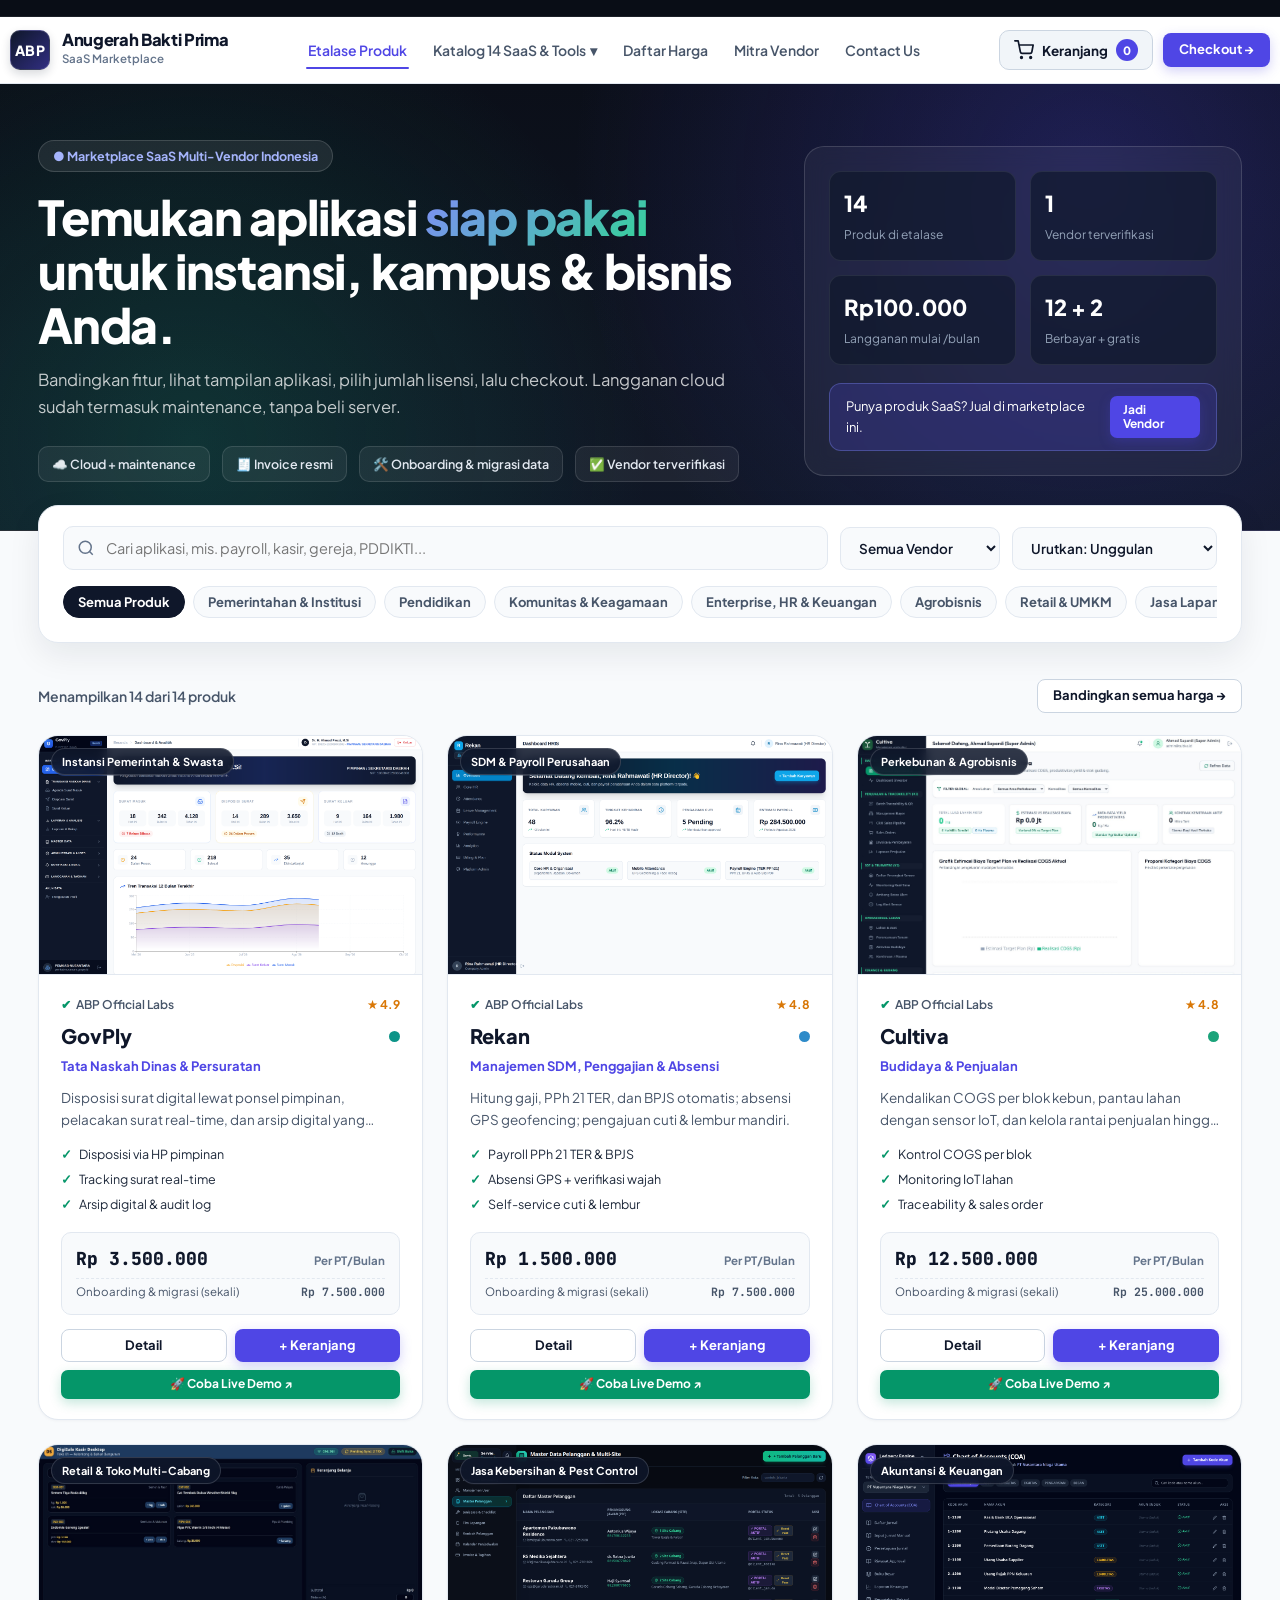
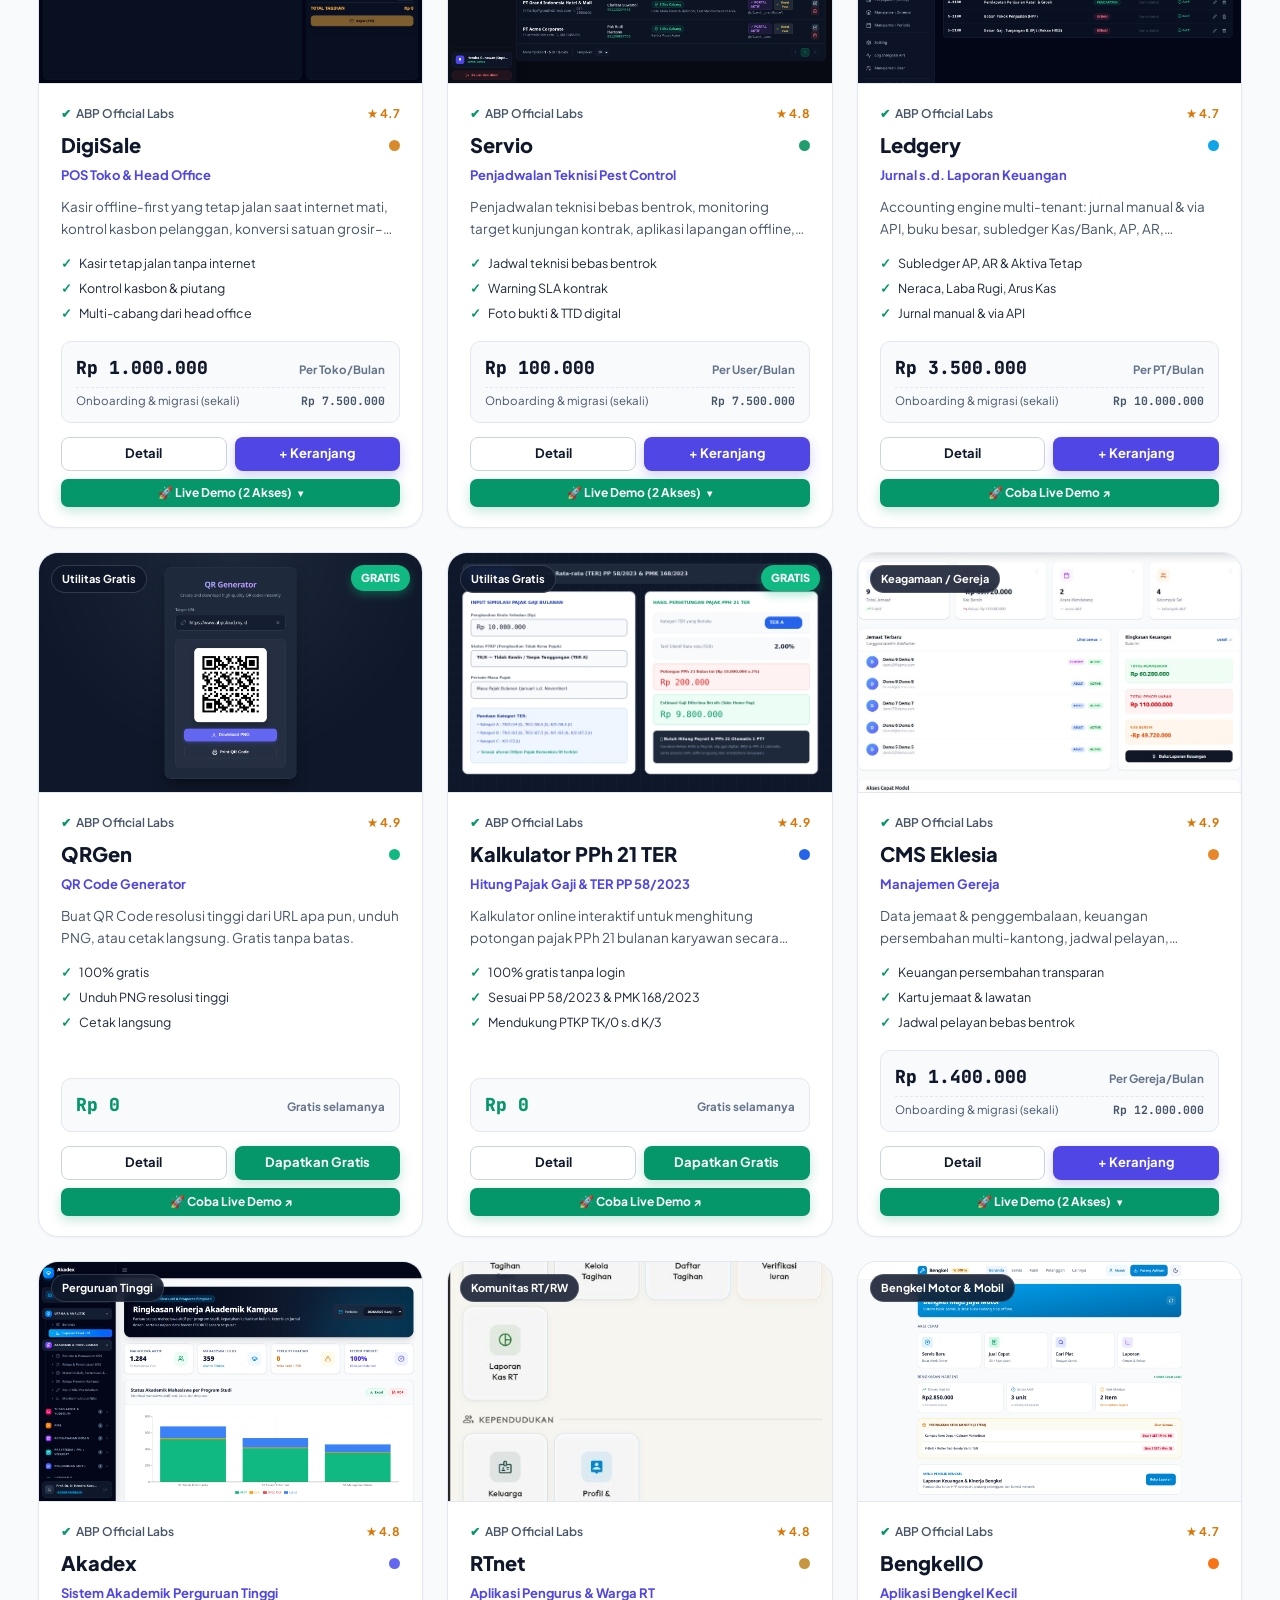
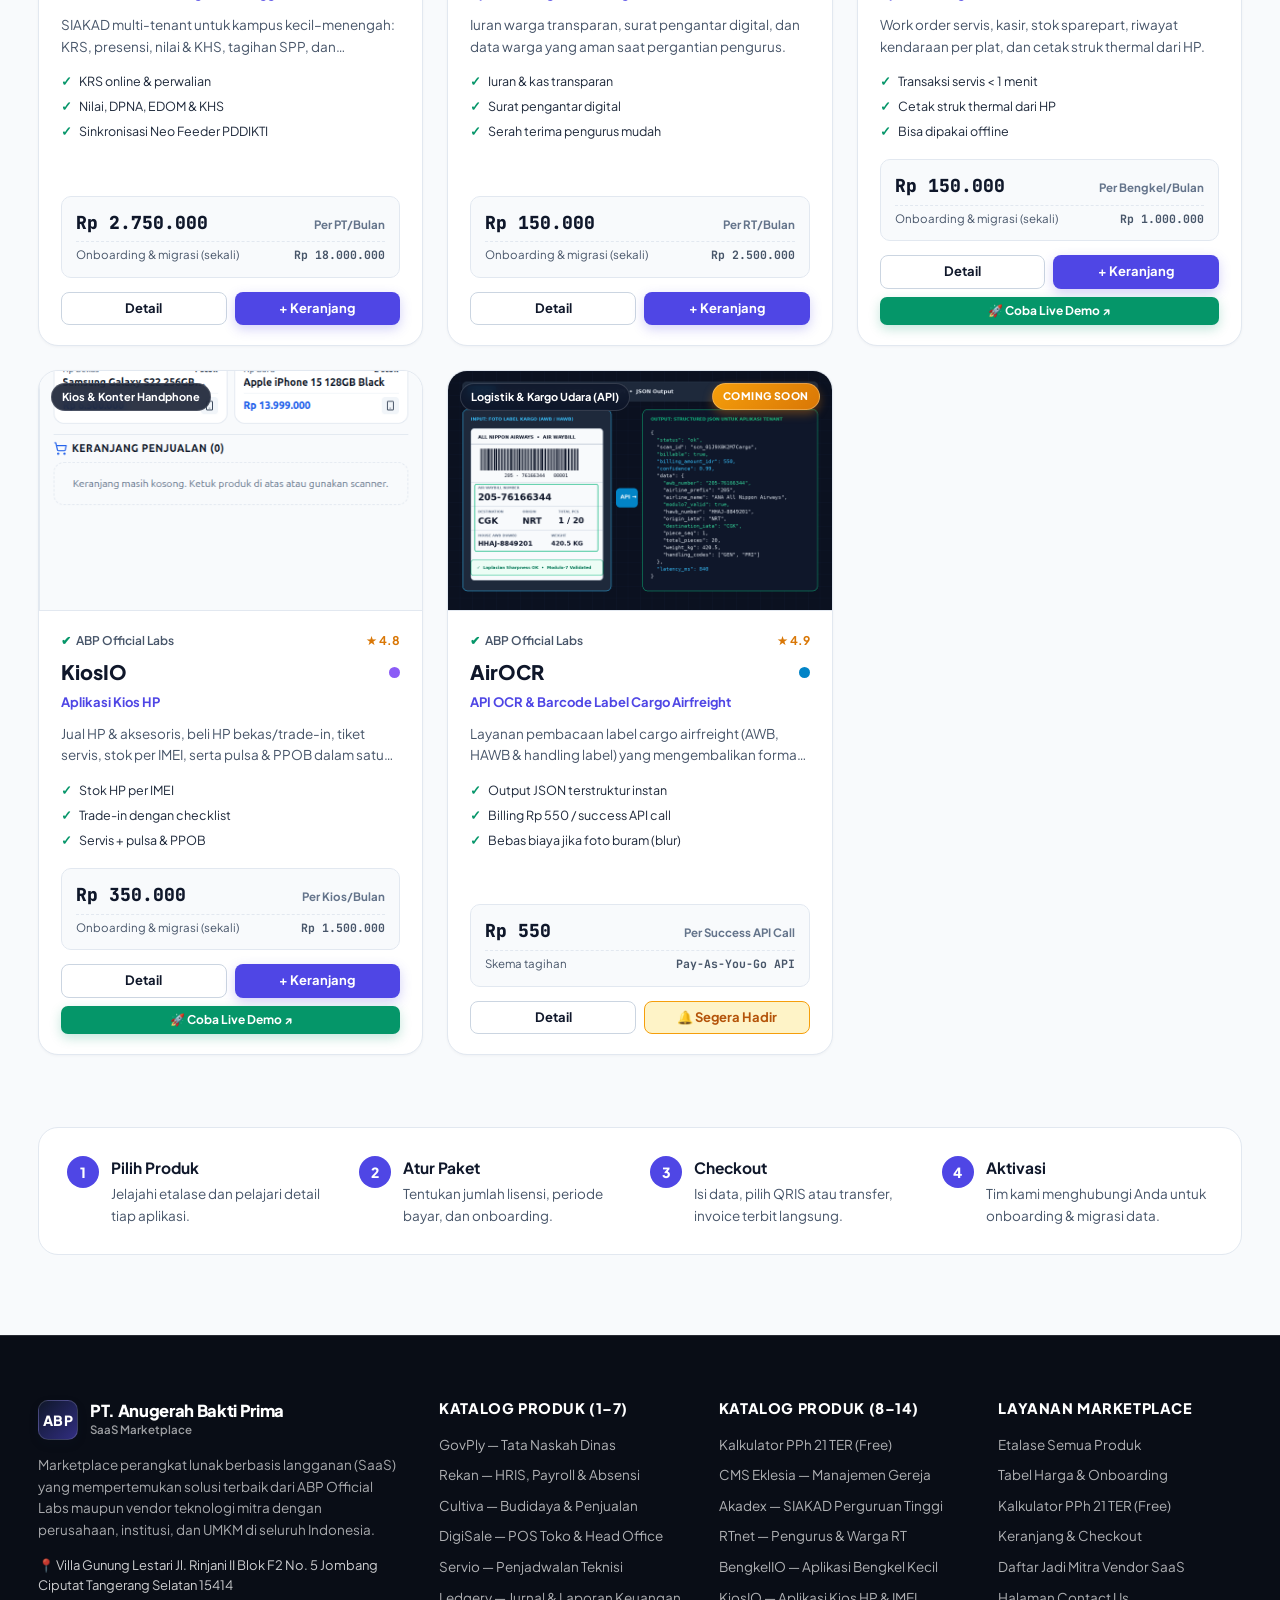
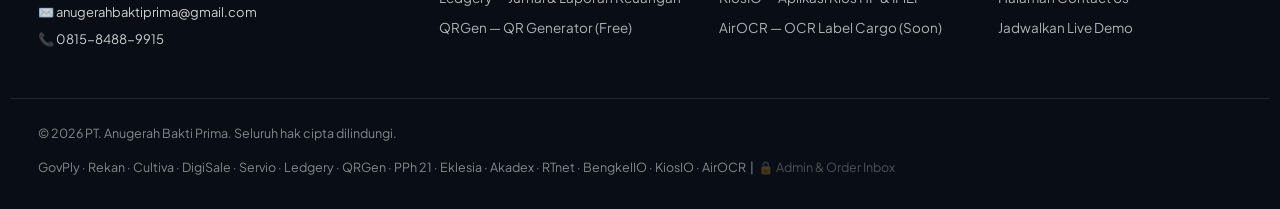
==== commit 3dffca7d: "feat: tambahkan Kalkulator PPh 21 TER sebagai produk gratis di katalog marketplace" ====
--- a/index.html
+++ b/index.html
@@ -20,7 +20,7 @@
   <meta property="og:image:height" content="630">
   <meta name="twitter:card" content="summary_large_image">
   <meta name="twitter:title" content="ABP SaaS Marketplace — PT. Anugerah Bakti Prima">
-  <meta name="twitter:description" content="Katalog 13+ solusi SaaS bisnis & instansi di Indonesia. Coba live demo instan tanpa instalasi.">
+  <meta name="twitter:description" content="Katalog 14 solusi SaaS bisnis & tools instan di Indonesia. Coba live demo instan tanpa instalasi.">
   <meta name="twitter:image" content="https://abpcloud.my.id/assets/images/govply-01.png">
 
   <!-- Google Fonts -->
@@ -67,7 +67,7 @@
       <nav class="links" id="nav-links">
         <a href="#home" class="nav-item active" data-route="home">Etalase Produk</a>
         <div class="dropdown">
-          <a href="#home" class="nav-item dropdown-btn">Katalog 13 SaaS <span class="caret">▾</span></a>
+          <a href="#home" class="nav-item dropdown-btn">Katalog 14 SaaS & Tools <span class="caret">▾</span></a>
           <div class="dropdown-menu mega-dropdown">
             <div class="dd-section-label">Pemerintahan, Kampus & Komunitas</div>
             <a href="#produk/govply" class="dd-item"><span class="dd-dot" style="background:#0D9488;"></span> <div><strong>GovPly</strong><small>Tata Naskah Dinas & Persuratan</small></div></a>
@@ -162,7 +162,7 @@
       </div>
 
       <div class="footer-col">
-        <h4>Katalog Produk (1–6)</h4>
+        <h4>Katalog Produk (1–7)</h4>
         <ul class="footer-links">
           <li><a href="#produk/govply">GovPly — Tata Naskah Dinas</a></li>
           <li><a href="#produk/rekan">Rekan — HRIS, Payroll & Absensi</a></li>
@@ -170,13 +170,14 @@
           <li><a href="#produk/digisale">DigiSale — POS Toko & Head Office</a></li>
           <li><a href="#produk/servio">Servio — Penjadwalan Teknisi</a></li>
           <li><a href="#produk/ledgery">Ledgery — Jurnal & Laporan Keuangan</a></li>
+          <li><a href="#produk/qrgen">QRGen — QR Generator (Free)</a></li>
         </ul>
       </div>
 
       <div class="footer-col">
-        <h4>Katalog Produk (7–13)</h4>
+        <h4>Katalog Produk (8–14)</h4>
         <ul class="footer-links">
-          <li><a href="#produk/qrgen">QRGen — QR Generator (Free)</a></li>
+          <li><a href="#produk/pph21">Kalkulator PPh 21 TER (Free)</a></li>
           <li><a href="#produk/eklesia">CMS Eklesia — Manajemen Gereja</a></li>
           <li><a href="#produk/akadex">Akadex — SIAKAD Perguruan Tinggi</a></li>
           <li><a href="#produk/rtnet">RTnet — Pengurus & Warga RT</a></li>
@@ -203,7 +204,7 @@
     <div class="wrap footer-bottom">
       <span>© 2026 PT. Anugerah Bakti Prima. Seluruh hak cipta dilindungi.</span>
       <span>
-        GovPly · Rekan · Cultiva · DigiSale · Servio · Ledgery · QRGen · Eklesia · Akadex · RTnet · BengkelIO · KiosIO · AirOCR
+        GovPly · Rekan · Cultiva · DigiSale · Servio · Ledgery · QRGen · PPh 21 · Eklesia · Akadex · RTnet · BengkelIO · KiosIO · AirOCR
         &nbsp;|&nbsp;
         <a href="#admin" style="color:inherit; opacity:0.55;" title="Portal Pesanan & Pesan Masuk">🔒 Admin & Order Inbox</a>
       </span>
@@ -257,6 +258,7 @@
             <option value="BengkelIO">11. BengkelIO — Aplikasi Bengkel Kecil</option>
             <option value="KiosIO">12. KiosIO — Aplikasi Kios HP</option>
             <option value="AirOCR">13. AirOCR — API OCR Label Cargo Airfreight (Coming Soon)</option>
+            <option value="Kalkulator PPh 21 TER">14. Kalkulator PPh 21 TER — Simulasi Pajak Gaji &amp; TER (Free Tool)</option>
           </select>
         </div>
         <div class="field">
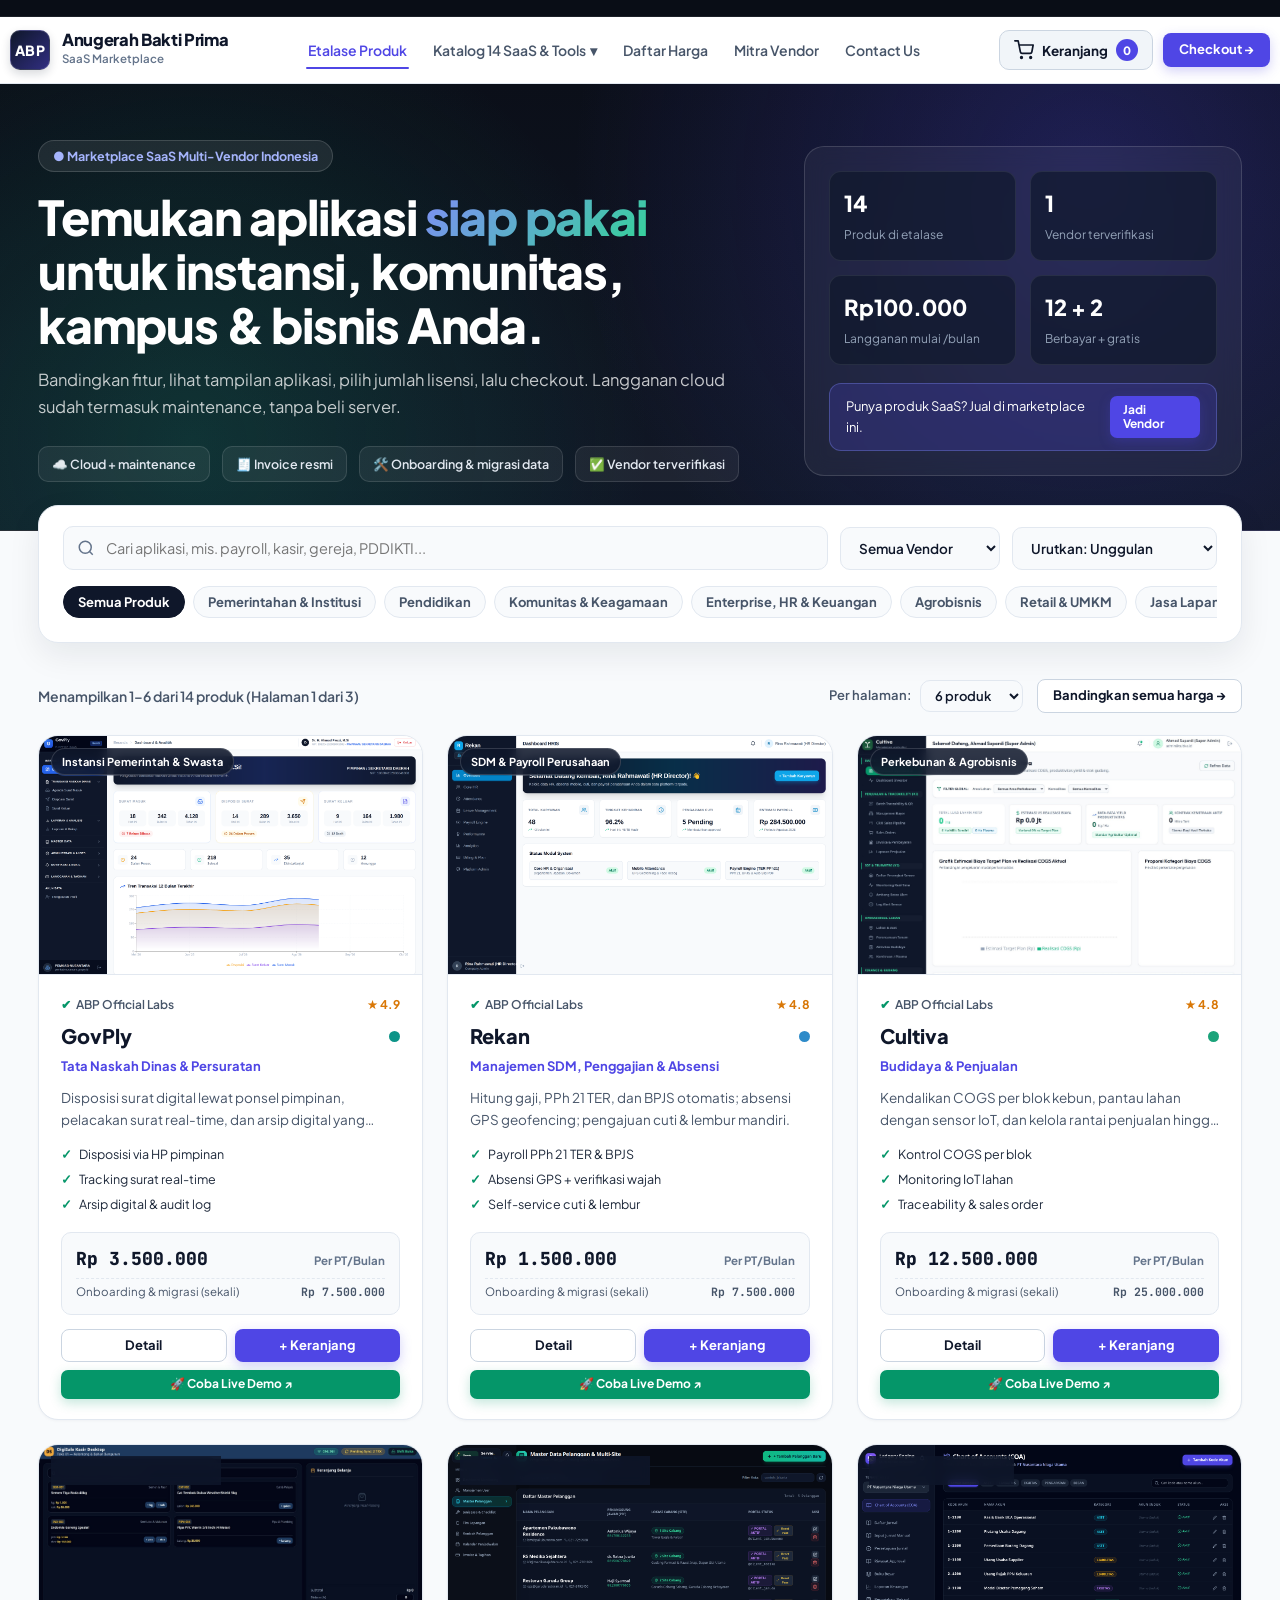
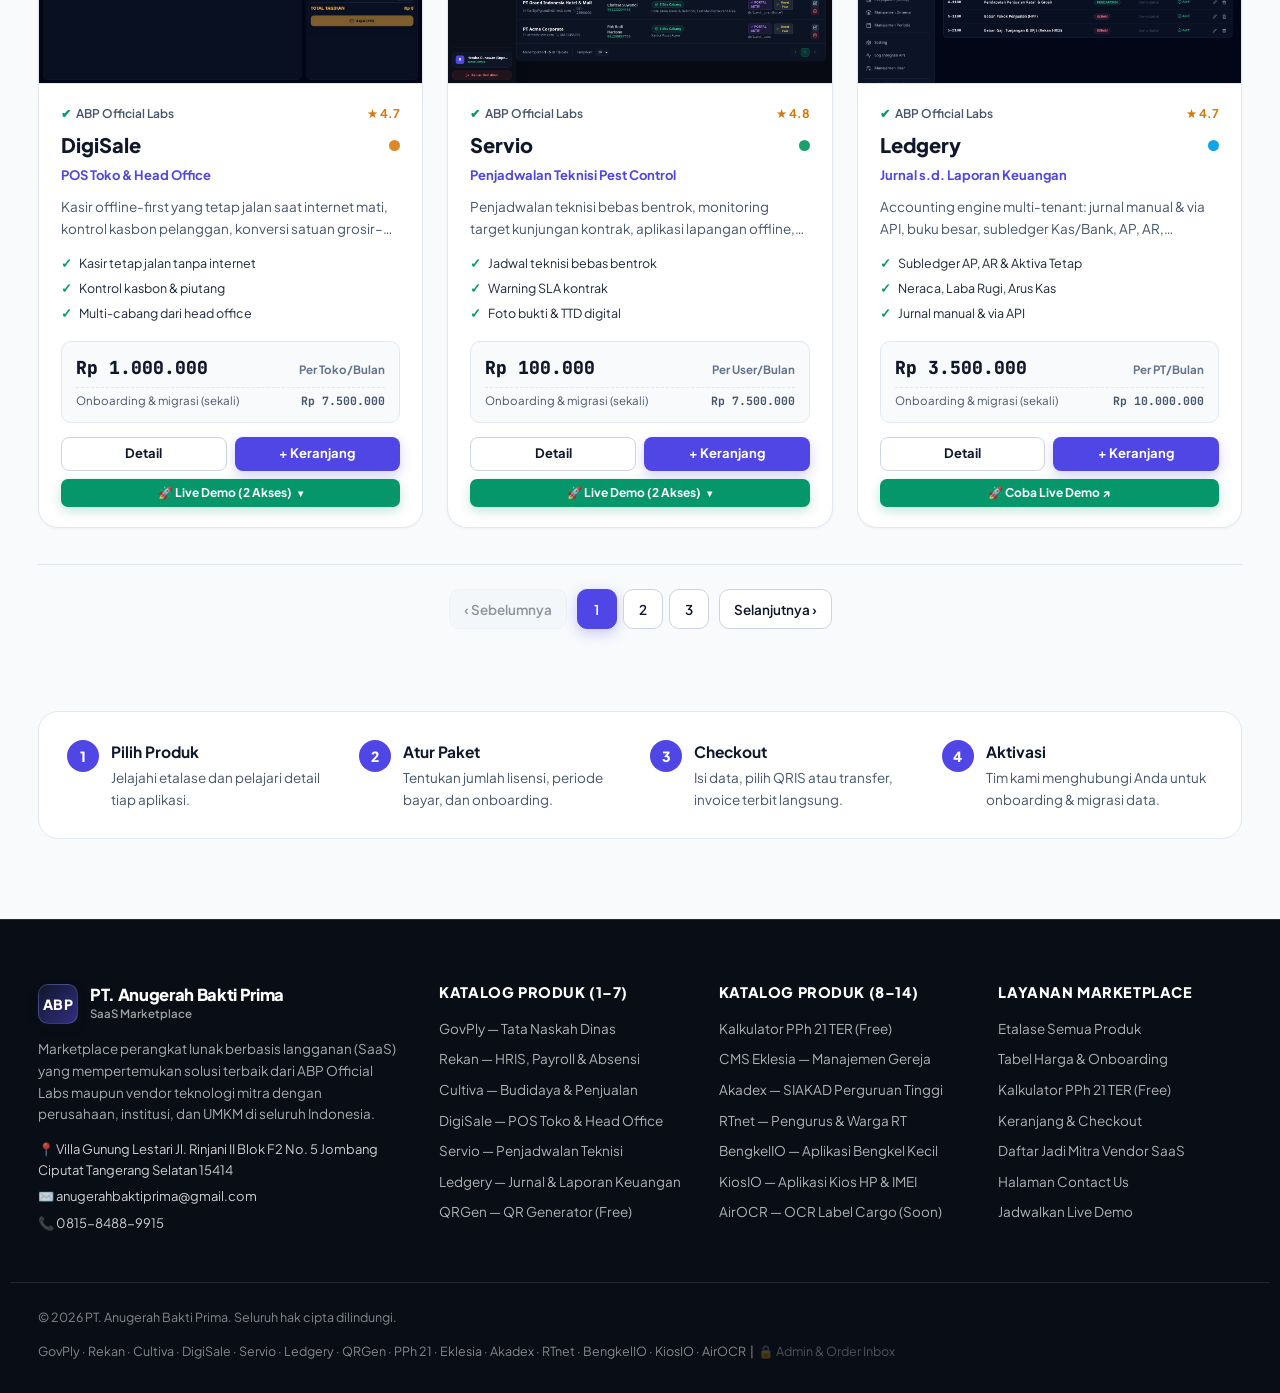
==== commit 22385a69: "feat: tambahkan fitur pagination dan per-page selector di etalase produk" ====
--- a/index.html
+++ b/index.html
@@ -30,7 +30,7 @@
     href="https://fonts.googleapis.com/css2?family=Fraunces:ital,opsz,wght@0,9..144,600;0,9..144,700;1,9..144,400&family=JetBrains+Mono:wght@500;600;700&family=Plus+Jakarta+Sans:wght@400;500;600;700;800&display=swap"
     rel="stylesheet">
 
-  <link rel="stylesheet" href="styles.css?v=20261114-1">
+  <link rel="stylesheet" href="styles.css?v=20261114-2">
 </head>
 
 <body>
@@ -343,7 +343,7 @@
   <!-- TOAST NOTIFICATION -->
   <div id="toast-container" class="toast-container"></div>
 
-  <script src="app.js?v=20261114-1"></script>
+  <script src="app.js?v=20261114-2"></script>
 </body>
 
 </html>
--- a/styles.css
+++ b/styles.css
@@ -1008,6 +1008,103 @@
   gap: 8px;
 }
 
+/* ---------- ETALASE PAGINATION & CONTROLS ---------- */
+.page-size-picker {
+  display: inline-flex;
+  align-items: center;
+  gap: 8px;
+}
+
+.pagination-bar {
+  margin-top: 36px;
+  display: flex;
+  align-items: center;
+  justify-content: center;
+  gap: 10px;
+  flex-wrap: wrap;
+  padding: 24px 0 10px;
+  border-top: 1px solid var(--line);
+}
+
+.pagination-numbers {
+  display: inline-flex;
+  align-items: center;
+  gap: 6px;
+  flex-wrap: wrap;
+}
+
+.pagination-btn {
+  display: inline-flex;
+  align-items: center;
+  justify-content: center;
+  min-width: 40px;
+  height: 40px;
+  padding: 0 14px;
+  border-radius: var(--radius-sm);
+  border: 1px solid var(--line-strong);
+  background: var(--card);
+  color: var(--ink);
+  font-size: 13.5px;
+  font-weight: 600;
+  cursor: pointer;
+  transition: all 0.16s ease;
+  user-select: none;
+  font-family: inherit;
+}
+
+.pagination-btn:hover:not(:disabled) {
+  border-color: var(--primary);
+  color: var(--primary);
+  background: var(--primary-soft);
+  transform: translateY(-1px);
+}
+
+.pagination-btn.active {
+  background: var(--primary);
+  color: #ffffff;
+  border-color: var(--primary);
+  box-shadow: 0 4px 14px rgba(79, 70, 229, 0.28);
+  cursor: default;
+}
+
+.pagination-btn:disabled,
+.pagination-btn.disabled {
+  opacity: 0.45;
+  cursor: not-allowed;
+  pointer-events: none;
+  background: var(--surface-dim);
+  border-color: var(--line);
+}
+
+.pagination-ellipsis {
+  display: inline-flex;
+  align-items: center;
+  justify-content: center;
+  width: 28px;
+  height: 40px;
+  color: var(--ink-light);
+  font-size: 15px;
+  font-weight: 700;
+  user-select: none;
+}
+
+@media (max-width: 680px) {
+  .pagination-bar {
+    gap: 8px;
+    padding: 18px 0 8px;
+  }
+  .pagination-btn {
+    min-width: 36px;
+    height: 36px;
+    padding: 0 10px;
+    font-size: 13px;
+  }
+  .pagination-nav {
+    font-size: 12px;
+    padding: 0 8px;
+  }
+}
+
 /* ---------- PRODUCT DETAIL PAGE (PDP) WITH STICKY CONFIGURATOR ---------- */
 .pdp-breadcrumb {
   background: var(--surface-dim);
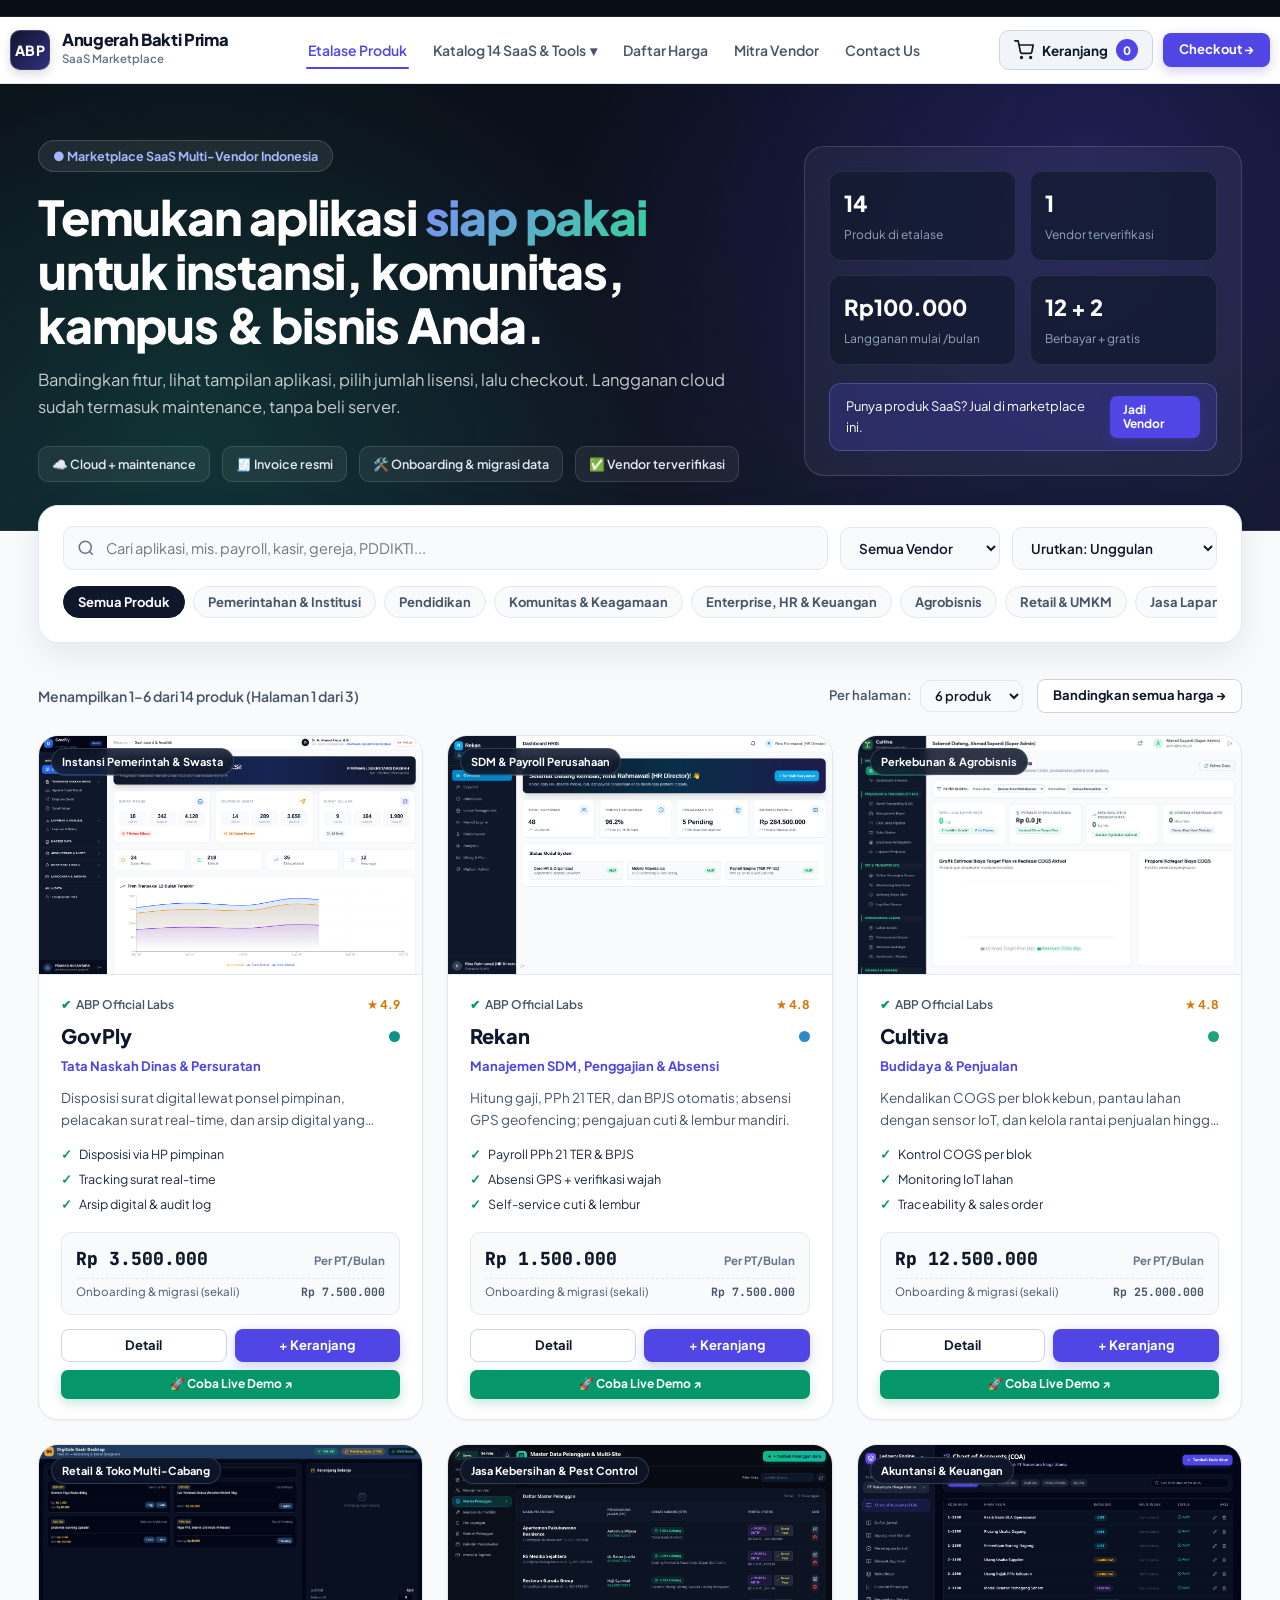
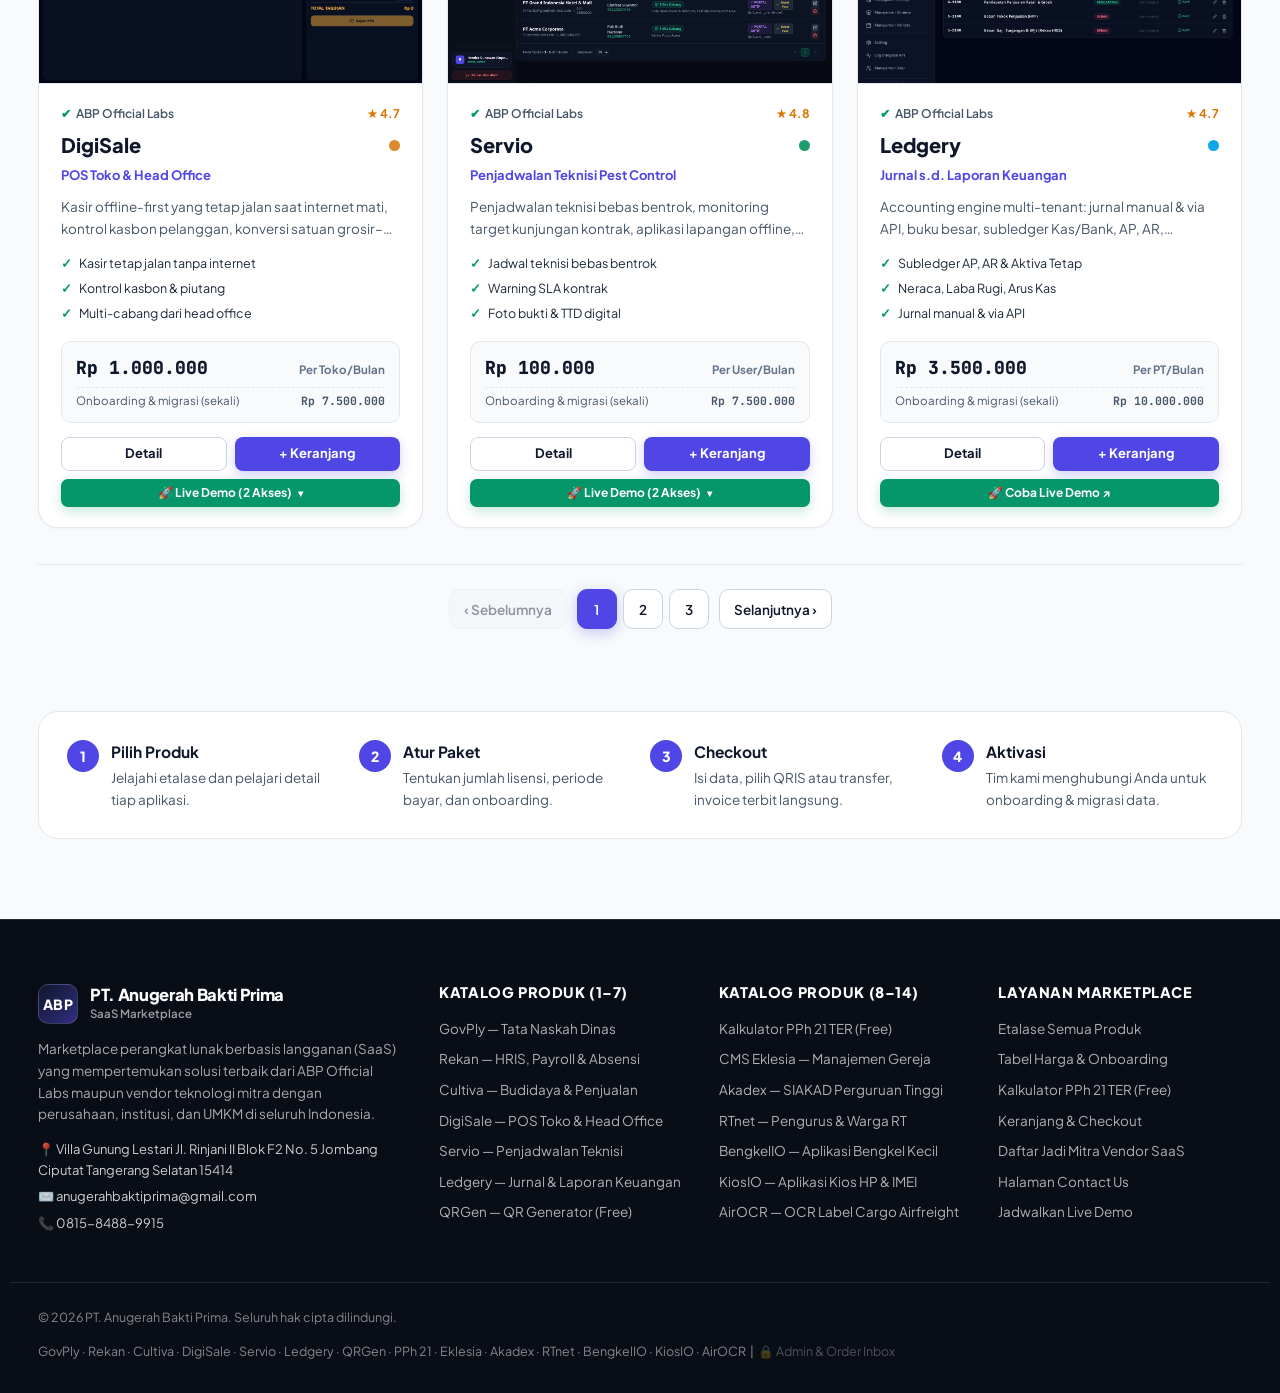
==== commit bd118e82: "feat: rilis produk AirOCR dan hapus penanda coming soon" ====
--- a/index.html
+++ b/index.html
@@ -80,7 +80,7 @@
             <a href="#produk/ledgery" class="dd-item"><span class="dd-dot" style="background:#0EA5E9;"></span> <div><strong>Ledgery</strong><small>Jurnal s.d Laporan Keuangan</small></div></a>
             <a href="#produk/cultiva" class="dd-item"><span class="dd-dot" style="background:#1BA37A;"></span> <div><strong>Cultiva</strong><small>Budidaya, Kebun & Penjualan</small></div></a>
             <a href="#produk/servio" class="dd-item"><span class="dd-dot" style="background:#1F9E6D;"></span> <div><strong>Servio</strong><small>Penjadwalan Teknisi Pest Control</small></div></a>
-            <a href="#produk/airocr" class="dd-item"><span class="dd-dot" style="background:#0284C7;"></span> <div><strong>AirOCR <span class="coming-soon-mini-pill">SOON</span></strong><small>API OCR Label Cargo Airfreight</small></div></a>
+            <a href="#produk/airocr" class="dd-item"><span class="dd-dot" style="background:#0284C7;"></span> <div><strong>AirOCR</strong><small>API OCR Label Cargo Airfreight</small></div></a>
 
             <div class="dd-section-label">Retail, Bengkel, Kios & Utilitas</div>
             <a href="#produk/digisale" class="dd-item"><span class="dd-dot" style="background:#D98B2B;"></span> <div><strong>DigiSale</strong><small>POS Toko & Head Office</small></div></a>
@@ -183,7 +183,7 @@
           <li><a href="#produk/rtnet">RTnet — Pengurus & Warga RT</a></li>
           <li><a href="#produk/bengkelio">BengkelIO — Aplikasi Bengkel Kecil</a></li>
           <li><a href="#produk/kiosio">KiosIO — Aplikasi Kios HP & IMEI</a></li>
-          <li><a href="#produk/airocr">AirOCR — OCR Label Cargo (Soon)</a></li>
+          <li><a href="#produk/airocr">AirOCR — OCR Label Cargo Airfreight</a></li>
         </ul>
       </div>
 
@@ -257,7 +257,7 @@
             <option value="RTnet">10. RTnet — Aplikasi Pengurus & Warga RT</option>
             <option value="BengkelIO">11. BengkelIO — Aplikasi Bengkel Kecil</option>
             <option value="KiosIO">12. KiosIO — Aplikasi Kios HP</option>
-            <option value="AirOCR">13. AirOCR — API OCR Label Cargo Airfreight (Coming Soon)</option>
+            <option value="AirOCR">13. AirOCR — API OCR Label Cargo Airfreight</option>
             <option value="Kalkulator PPh 21 TER">14. Kalkulator PPh 21 TER — Simulasi Pajak Gaji &amp; TER (Free Tool)</option>
           </select>
         </div>
@@ -343,7 +343,7 @@
   <!-- TOAST NOTIFICATION -->
   <div id="toast-container" class="toast-container"></div>
 
-  <script src="app.js?v=20261114-2"></script>
+  <script src="app.js?v=20261116-1"></script>
 </body>
 
 </html>
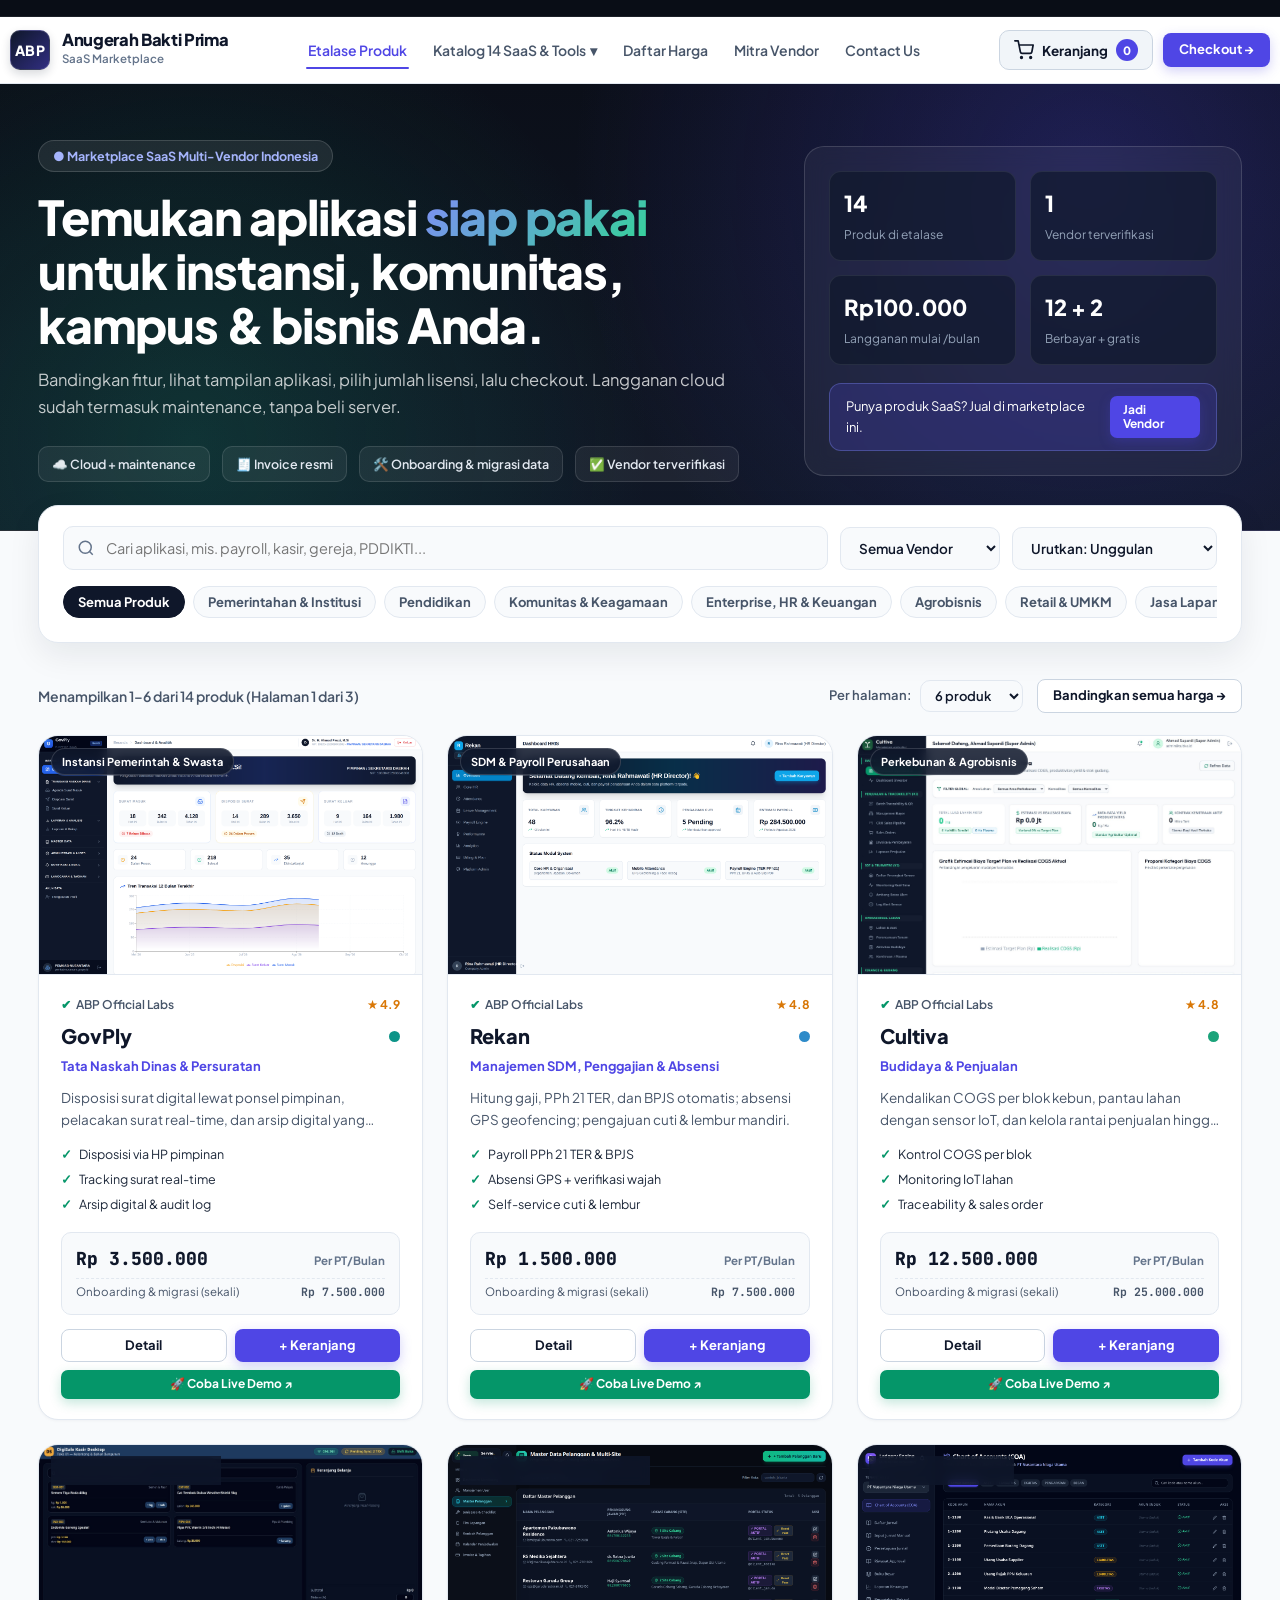
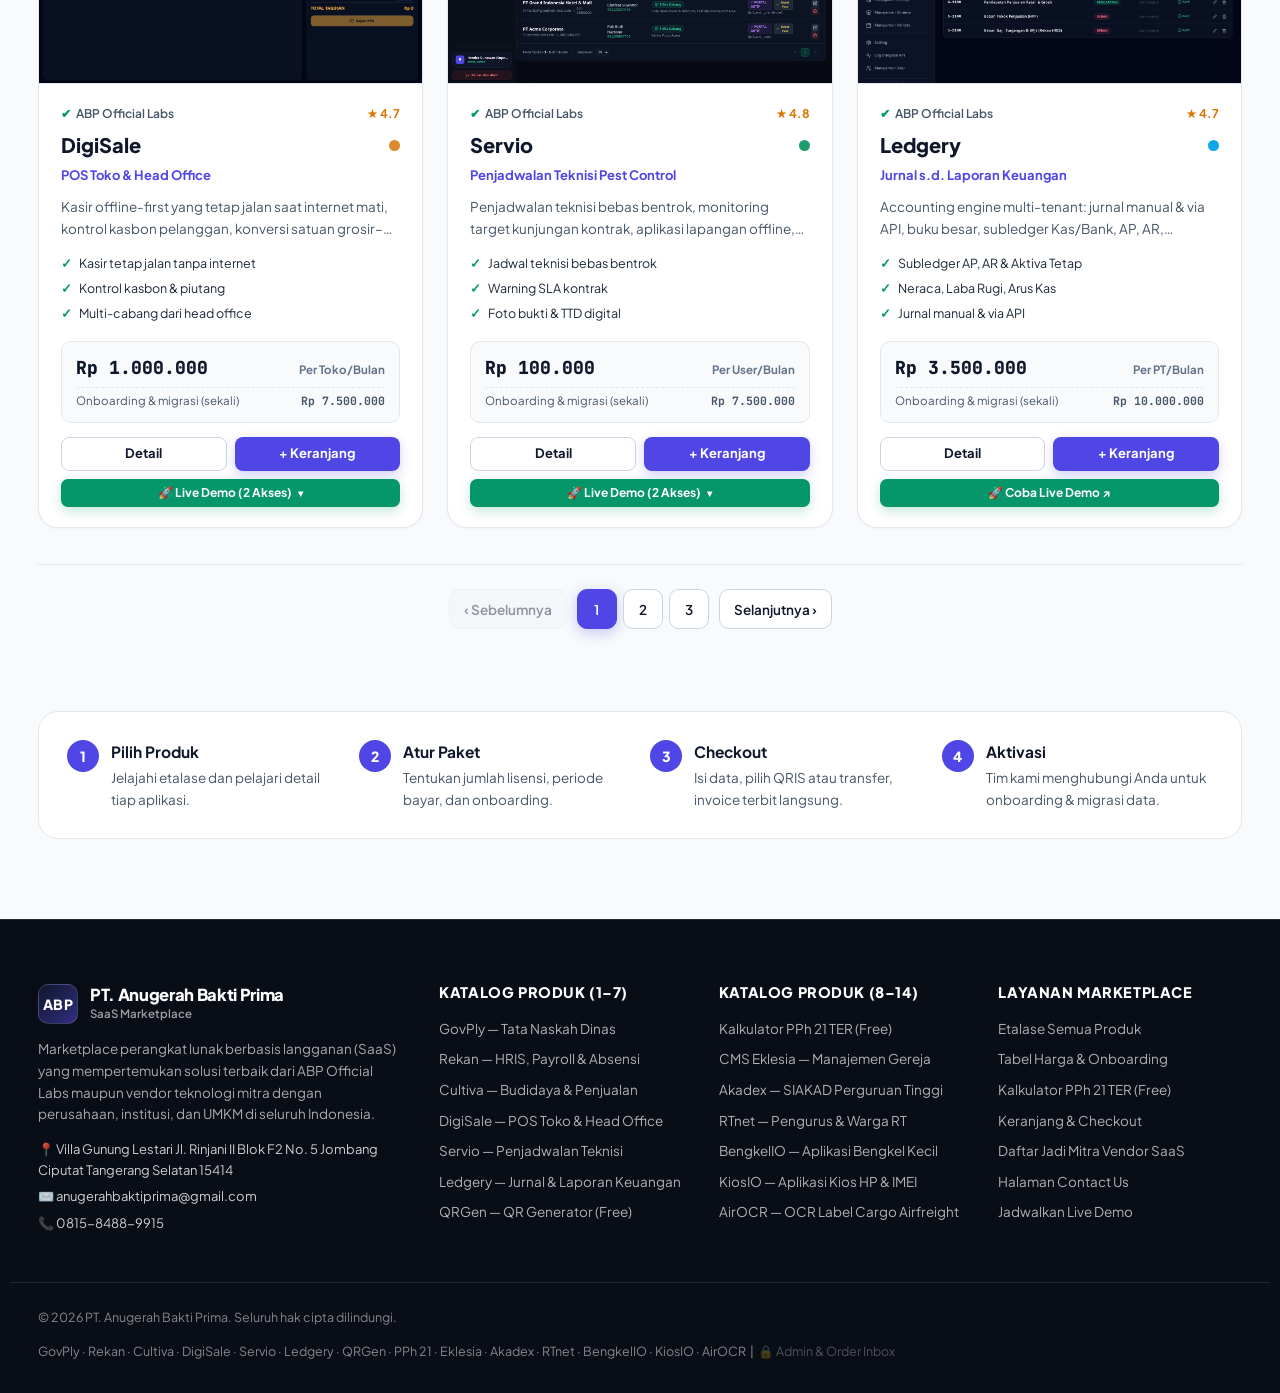
==== commit 7b6017bf: "feat: integrate Google Tag Manager for enhanced tracking and analytics" ====
--- a/index.html
+++ b/index.html
@@ -31,6 +31,14 @@
     rel="stylesheet">
 
   <link rel="stylesheet" href="styles.css?v=20261114-2">
+
+  <script async src="https://www.googletagmanager.com/gtm.js?id=GTM-KJ4BD64C"></script>
+  <script>
+    window.dataLayer = window.dataLayer || [];
+    function gtag(){dataLayer.push(arguments);}
+    gtag('js', new Date());
+  </script>
+
 </head>
 
 <body>
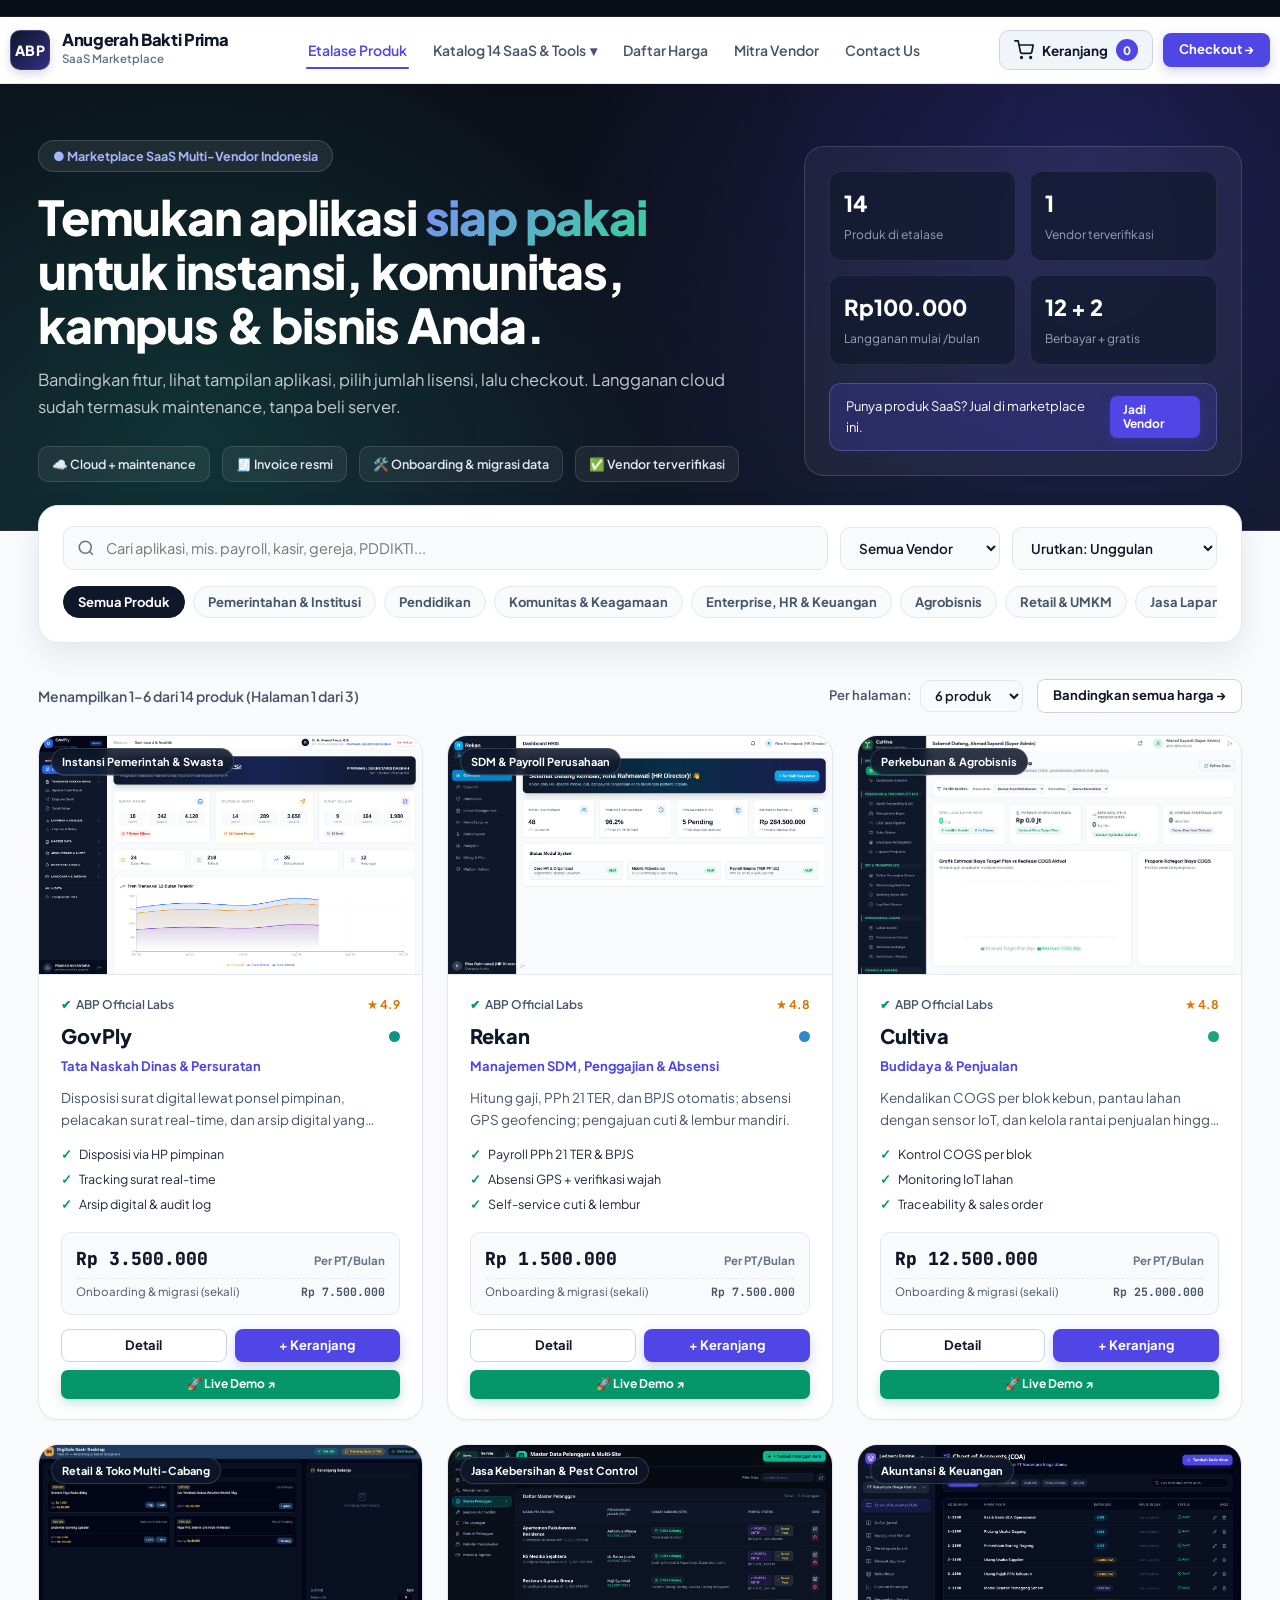
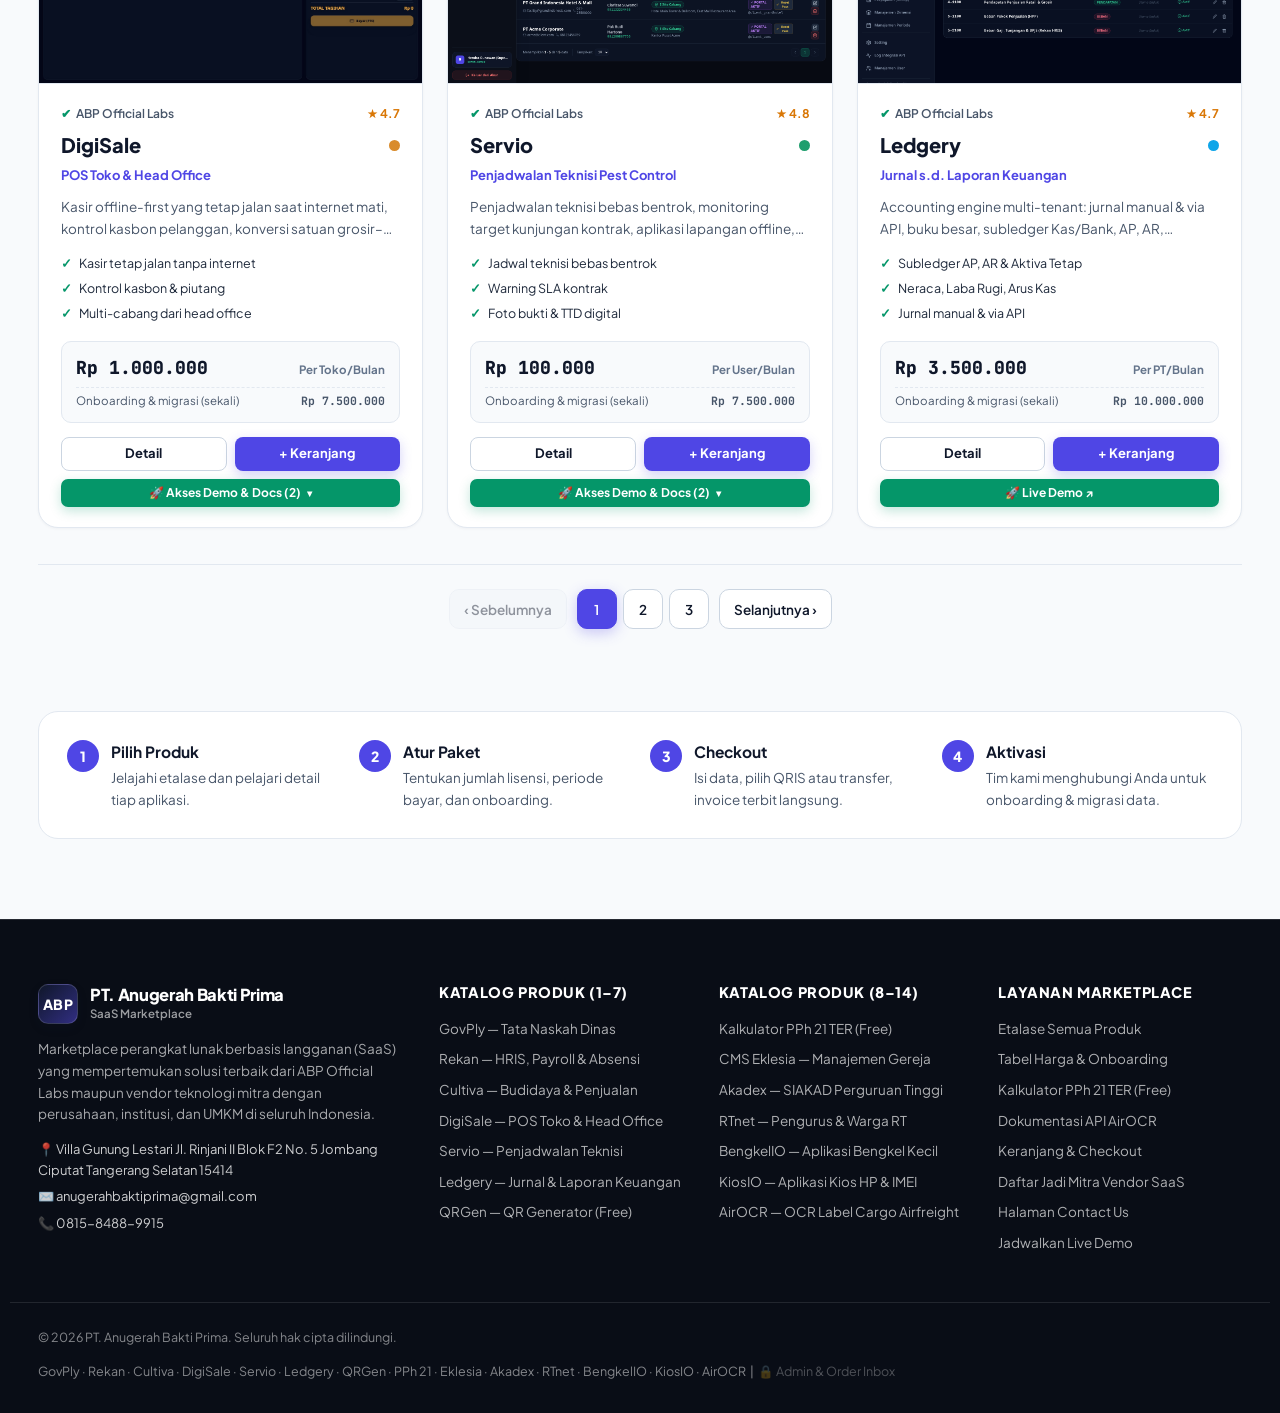
==== commit 375ec048: "feat: rilis halaman dokumentasi REST API publik AirOCR dengan contoh cURL, JS, Python, dan skema JSO" ====
--- a/index.html
+++ b/index.html
@@ -30,15 +30,17 @@
     href="https://fonts.googleapis.com/css2?family=Fraunces:ital,opsz,wght@0,9..144,600;0,9..144,700;1,9..144,400&family=JetBrains+Mono:wght@500;600;700&family=Plus+Jakarta+Sans:wght@400;500;600;700;800&display=swap"
     rel="stylesheet">
 
-  <link rel="stylesheet" href="styles.css?v=20261114-2">
-
-  <script async src="https://www.googletagmanager.com/gtm.js?id=GTM-KJ4BD64C"></script>
+  <link rel="stylesheet" href="styles.css?v=20261116-1">
+
+  <!-- Google tag (gtag.js) - Google Analytics 4 -->
+  <script async src="https://www.googletagmanager.com/gtag/js?id=G-5X6SNHS3D3"></script>
   <script>
     window.dataLayer = window.dataLayer || [];
     function gtag(){dataLayer.push(arguments);}
     gtag('js', new Date());
+
+    gtag('config', 'G-5X6SNHS3D3');
   </script>
-
 </head>
 
 <body>
@@ -96,8 +98,9 @@
             <a href="#produk/bengkelio" class="dd-item"><span class="dd-dot" style="background:#F97316;"></span> <div><strong>BengkelIO</strong><small>Aplikasi Bengkel Kecil & WO</small></div></a>
             <a href="#produk/qrgen" class="dd-item"><span class="dd-dot" style="background:#10B981;"></span> <div><strong>QRGen <span class="free-mini-pill">FREE</span></strong><small>QR Code Generator Instan</small></div></a>
 
-            <div class="dd-section-label">Tools Bisnis & Kalkulator Gratis</div>
-            <a href="#kalkulator-pph21" class="dd-item"><span class="dd-dot" style="background:#2E8BC9;"></span> <div><strong>Kalkulator PPh 21 TER <span class="free-mini-pill">FREE</span></strong><small>Hitung Pajak Gaji & TER PP 58/2023</small></div></a>
+            <div class="dd-section-label">Developer &amp; Tools Gratis</div>
+            <a href="#docs/airocr" class="dd-item"><span class="dd-dot" style="background:#0284C7;"></span> <div><strong>Dokumentasi API AirOCR <span class="free-mini-pill" style="background:#E0F2FE; color:#0284C7;">DEV DOCS</span></strong><small>Spesifikasi REST API, cURL &amp; JSON</small></div></a>
+            <a href="#kalkulator-pph21" class="dd-item"><span class="dd-dot" style="background:#2E8BC9;"></span> <div><strong>Kalkulator PPh 21 TER <span class="free-mini-pill">FREE</span></strong><small>Hitung Pajak Gaji &amp; TER PP 58/2023</small></div></a>
           </div>
         </div>
         <a href="#pricelist" class="nav-item" data-route="pricelist">Daftar Harga</a>
@@ -201,6 +204,7 @@
           <li><a href="#home">Etalase Semua Produk</a></li>
           <li><a href="#pricelist">Tabel Harga & Onboarding</a></li>
           <li><a href="#kalkulator-pph21">Kalkulator PPh 21 TER (Free)</a></li>
+          <li><a href="#docs/airocr">Dokumentasi API AirOCR</a></li>
           <li><a href="#checkout">Keranjang & Checkout</a></li>
           <li><a href="#vendor">Daftar Jadi Mitra Vendor SaaS</a></li>
           <li><a href="#kontak">Halaman Contact Us</a></li>
@@ -351,7 +355,7 @@
   <!-- TOAST NOTIFICATION -->
   <div id="toast-container" class="toast-container"></div>
 
-  <script src="app.js?v=20261116-1"></script>
+  <script src="app.js?v=20261116-3"></script>
 </body>
 
 </html>
--- a/styles.css
+++ b/styles.css
@@ -2276,3 +2276,276 @@
   }
 }
 
+/* ---------- AIR OCR API DOCUMENTATION ---------- */
+.docs-hero {
+  background: linear-gradient(180deg, #0f172a 0%, #1e293b 100%);
+  color: #ffffff;
+  padding: 48px 0 44px;
+  border-bottom: 1px solid rgba(255, 255, 255, 0.1);
+}
+
+.docs-hero .mp-eyebrow {
+  color: #38bdf8;
+}
+
+.docs-hero h1 {
+  color: #ffffff;
+}
+
+.docs-hero .lede {
+  color: #94a3b8;
+  max-width: 800px;
+}
+
+.docs-layout {
+  display: grid;
+  grid-template-columns: 260px 1fr;
+  gap: 36px;
+  padding: 36px 0 80px;
+  align-items: start;
+}
+
+@media (max-width: 900px) {
+  .docs-layout {
+    grid-template-columns: 1fr;
+  }
+}
+
+.docs-sidebar {
+  position: sticky;
+  top: 90px;
+  background: var(--card);
+  border: 1px solid var(--line);
+  border-radius: var(--radius-md);
+  padding: 18px 16px;
+  box-shadow: var(--shadow-xs);
+}
+
+.docs-sidebar-title {
+  font-size: 11.5px;
+  font-weight: 800;
+  text-transform: uppercase;
+  letter-spacing: 0.06em;
+  color: var(--ink-light);
+  margin-bottom: 12px;
+  padding-left: 8px;
+}
+
+.docs-nav-list {
+  list-style: none;
+  padding: 0;
+  margin: 0;
+  display: flex;
+  flex-direction: column;
+  gap: 4px;
+}
+
+.docs-nav-link {
+  display: flex;
+  align-items: center;
+  gap: 8px;
+  padding: 8px 10px;
+  border-radius: var(--radius-xs);
+  font-size: 13.5px;
+  font-weight: 600;
+  color: var(--ink-soft);
+  transition: all 0.15s ease;
+}
+
+.docs-nav-link:hover {
+  background: var(--surface-dim);
+  color: var(--primary);
+}
+
+.docs-nav-badge {
+  font-size: 10px;
+  font-weight: 800;
+  padding: 2px 6px;
+  border-radius: 4px;
+  text-transform: uppercase;
+}
+
+.docs-nav-badge.post {
+  background: #dcfce7;
+  color: #15803d;
+}
+
+.docs-nav-badge.get {
+  background: #dbeafe;
+  color: #1e40af;
+}
+
+.docs-nav-badge.patch {
+  background: #fef3c7;
+  color: #b45309;
+}
+
+.docs-main {
+  display: flex;
+  flex-direction: column;
+  gap: 28px;
+}
+
+.docs-section {
+  background: var(--card);
+  border: 1px solid var(--line);
+  border-radius: var(--radius-md);
+  padding: 28px 32px;
+  box-shadow: var(--shadow-xs);
+}
+
+.docs-section h2 {
+  font-size: 22px;
+  margin-top: 0;
+  margin-bottom: 12px;
+  display: flex;
+  align-items: center;
+  gap: 10px;
+}
+
+.docs-method-badge {
+  font-size: 13px;
+  font-weight: 800;
+  padding: 4px 10px;
+  border-radius: 6px;
+  font-family: 'JetBrains Mono', monospace;
+}
+
+.docs-method-badge.post {
+  background: #10b981;
+  color: #ffffff;
+}
+
+.docs-method-badge.get {
+  background: #2563eb;
+  color: #ffffff;
+}
+
+.docs-method-badge.patch {
+  background: #f59e0b;
+  color: #ffffff;
+}
+
+.docs-code-box {
+  background: #0f172a;
+  border-radius: 12px;
+  overflow: hidden;
+  margin: 16px 0;
+  border: 1px solid #334155;
+}
+
+.docs-code-header {
+  display: flex;
+  align-items: center;
+  justify-content: space-between;
+  padding: 10px 16px;
+  background: #1e293b;
+  border-bottom: 1px solid #334155;
+}
+
+.docs-code-tabs {
+  display: flex;
+  gap: 6px;
+}
+
+.docs-code-tab {
+  background: none;
+  border: none;
+  color: #94a3b8;
+  font-size: 12.5px;
+  font-weight: 700;
+  padding: 4px 10px;
+  border-radius: 6px;
+  cursor: pointer;
+  transition: all 0.15s ease;
+  font-family: inherit;
+}
+
+.docs-code-tab.active {
+  background: #334155;
+  color: #ffffff;
+}
+
+.docs-copy-btn {
+  background: rgba(255, 255, 255, 0.1);
+  border: 1px solid rgba(255, 255, 255, 0.15);
+  color: #cbd5e1;
+  font-size: 11.5px;
+  font-weight: 600;
+  padding: 4px 10px;
+  border-radius: 6px;
+  cursor: pointer;
+  display: inline-flex;
+  align-items: center;
+  gap: 5px;
+  transition: all 0.15s ease;
+  font-family: inherit;
+}
+
+.docs-copy-btn:hover {
+  background: rgba(255, 255, 255, 0.2);
+  color: #ffffff;
+}
+
+.docs-code-pre {
+  margin: 0;
+  padding: 16px;
+  color: #f1f5f9;
+  font-family: 'JetBrains Mono', monospace;
+  font-size: 13px;
+  line-height: 1.6;
+  overflow-x: auto;
+}
+
+.docs-param-table {
+  width: 100%;
+  border-collapse: collapse;
+  margin: 16px 0;
+  font-size: 13.5px;
+}
+
+.docs-param-table th,
+.docs-param-table td {
+  padding: 10px 12px;
+  text-align: left;
+  border-bottom: 1px solid var(--line);
+}
+
+.docs-param-table th {
+  background: var(--surface-dim);
+  font-weight: 700;
+  color: var(--ink);
+  font-size: 12.5px;
+}
+
+.docs-param-name {
+  font-family: 'JetBrains Mono', monospace;
+  font-weight: 700;
+  color: var(--primary);
+}
+
+.docs-param-type {
+  font-size: 11.5px;
+  color: var(--ink-muted);
+  font-family: 'JetBrains Mono', monospace;
+}
+
+.docs-required-badge {
+  font-size: 10px;
+  font-weight: 800;
+  color: #dc2626;
+  background: #fee2e2;
+  padding: 2px 5px;
+  border-radius: 4px;
+  text-transform: uppercase;
+}
+
+.docs-optional-badge {
+  font-size: 10px;
+  font-weight: 700;
+  color: #64748b;
+  background: #f1f5f9;
+  padding: 2px 5px;
+  border-radius: 4px;
+}
+
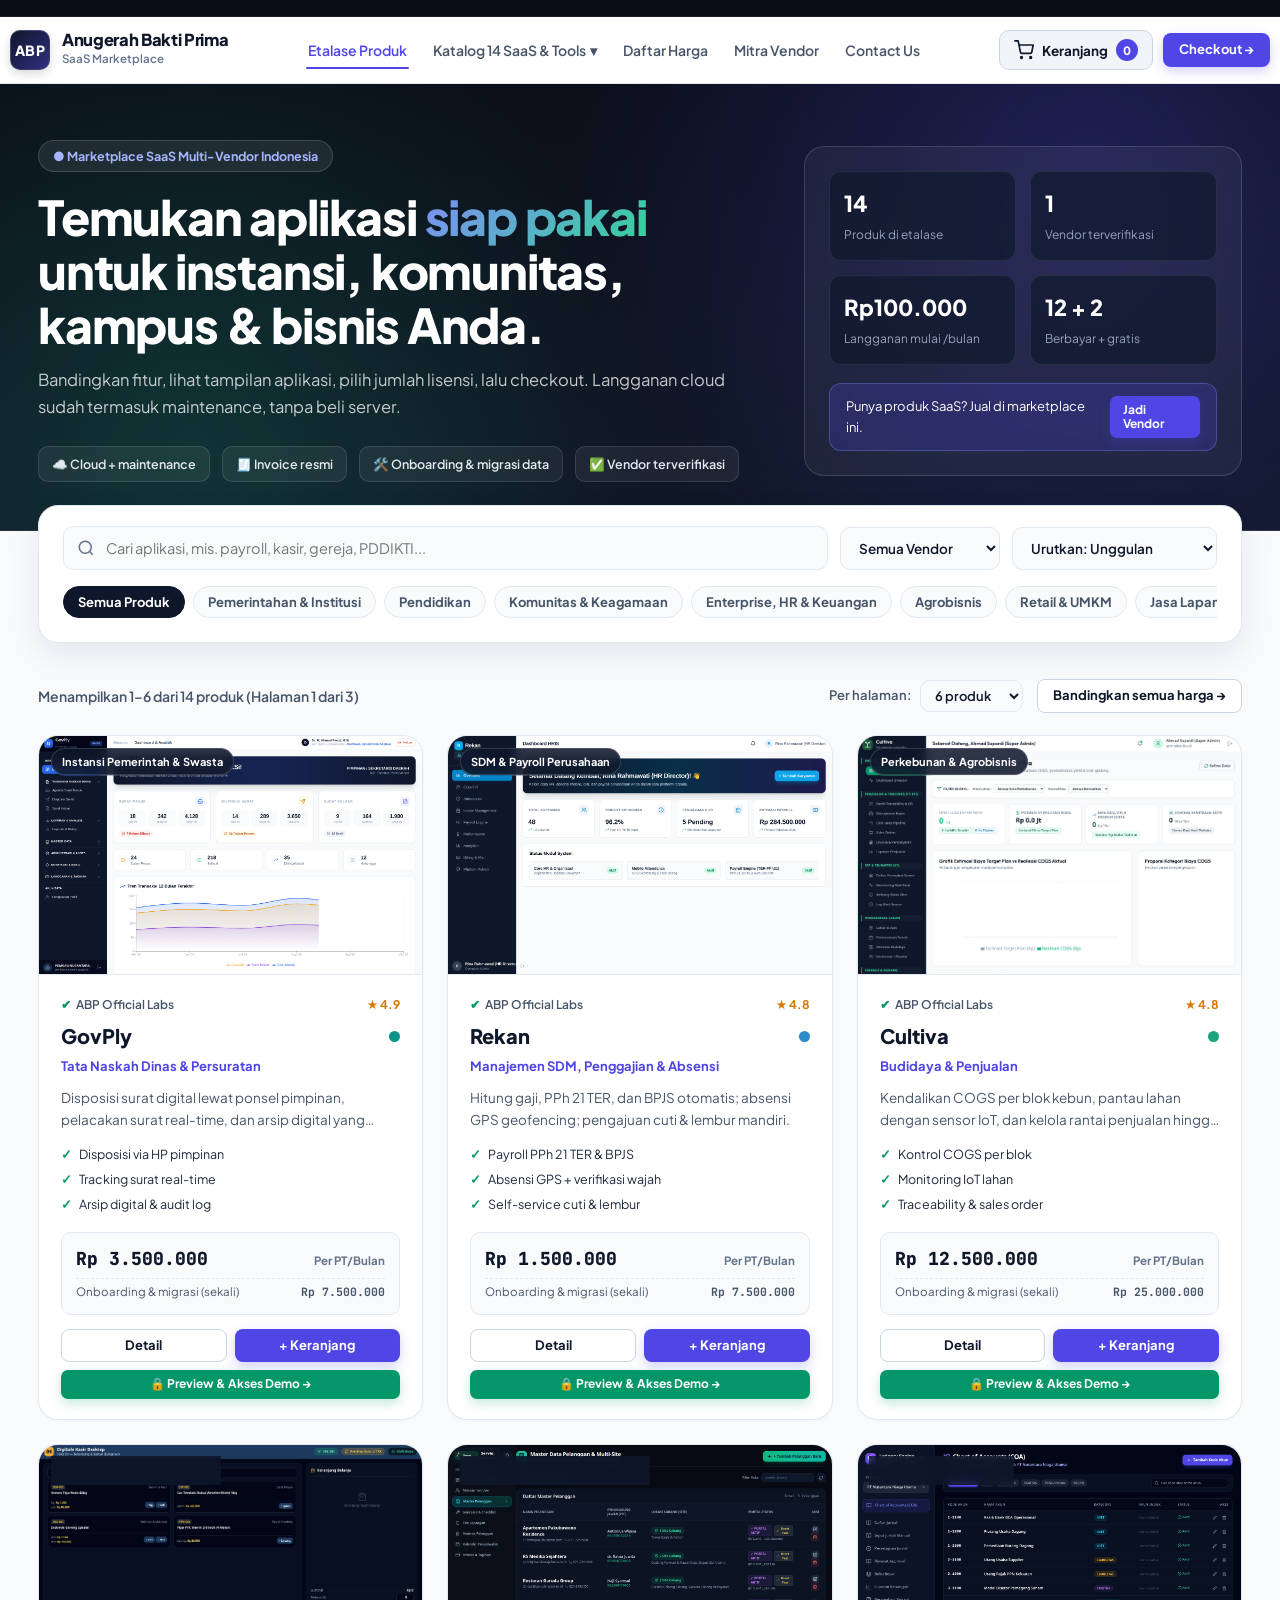
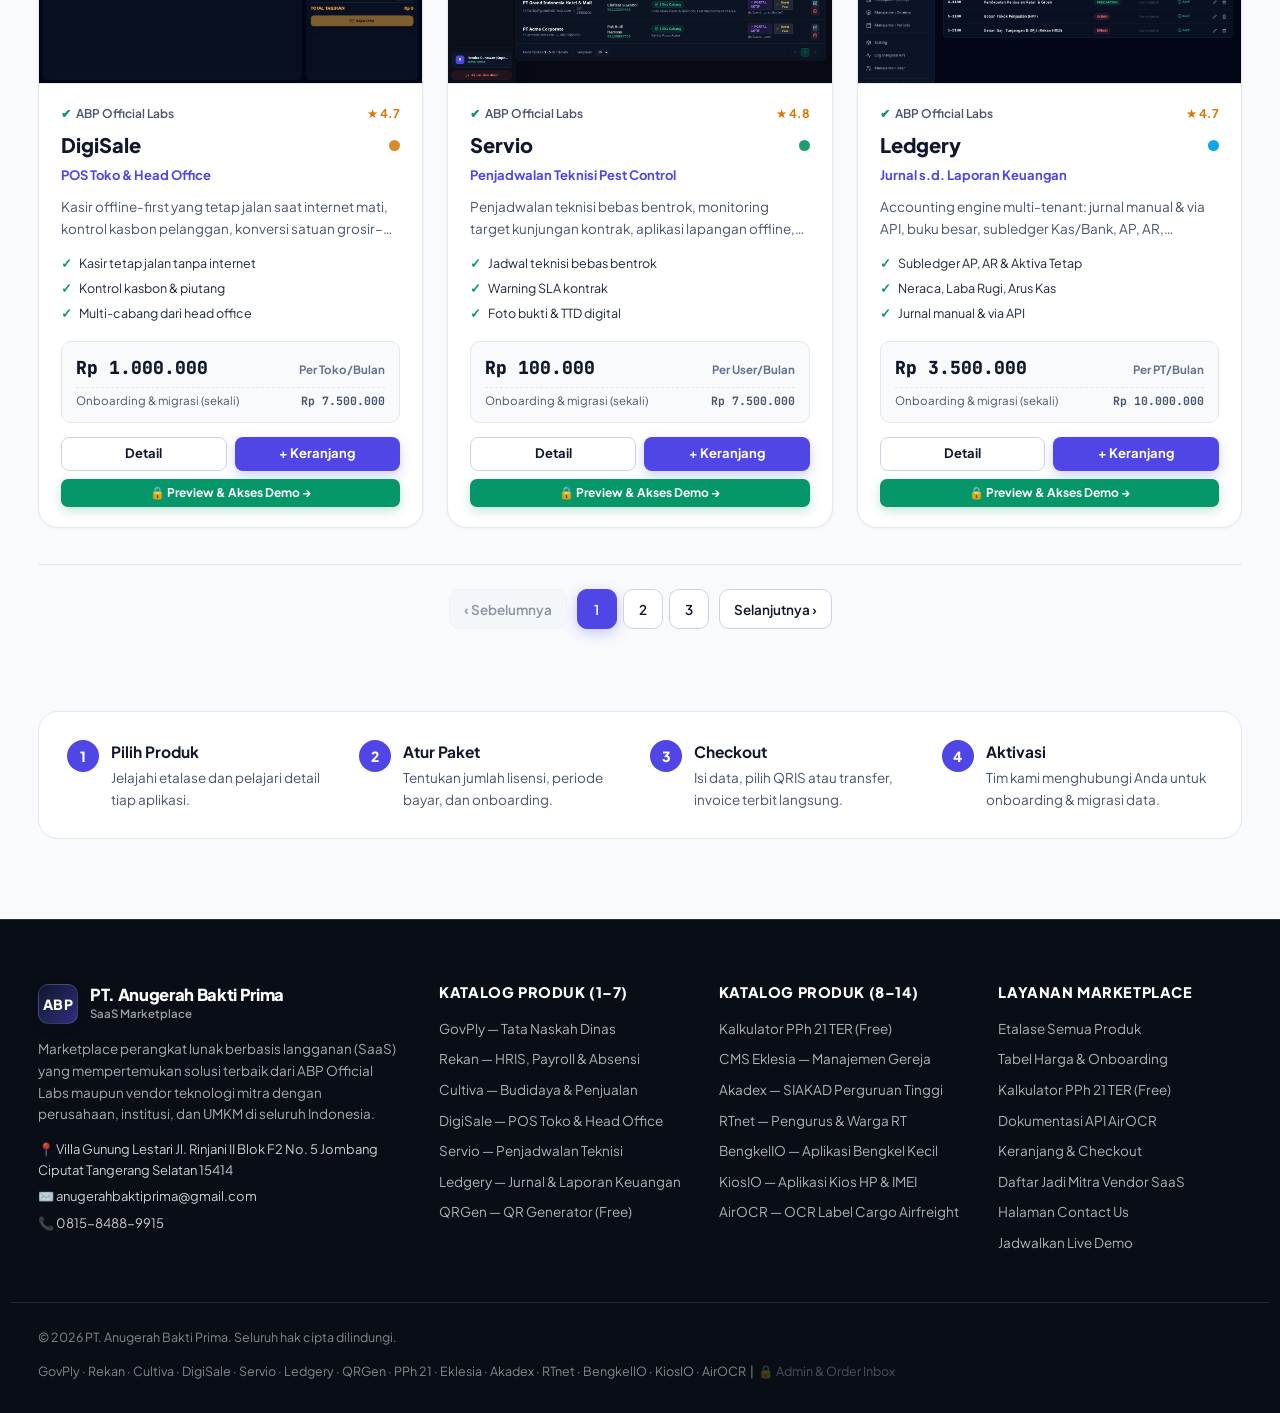
==== commit 0209a1a3: "feat(demo): pasang Gated Live Demo & Interactive Guided Tour + slot Video Walkthrough untuk 8 produk" ====
--- a/index.html
+++ b/index.html
@@ -340,6 +340,14 @@
     </div>
   </div>
 
+  <!-- MODAL: GATED LIVE DEMO UNLOCK -->
+  <div class="modal-backdrop" id="gated-demo-modal" onclick="handleBackdropClick(event)">
+    <div class="modal-card">
+      <button class="modal-close" onclick="closeGatedDemoModal()">✕</button>
+      <div id="gated-demo-body"></div>
+    </div>
+  </div>
+
   <!-- MODAL: IMAGE LIGHTBOX -->
   <div class="modal-backdrop" id="image-modal" onclick="handleBackdropClick(event)">
     <div class="modal-lightbox">
@@ -355,7 +363,7 @@
   <!-- TOAST NOTIFICATION -->
   <div id="toast-container" class="toast-container"></div>
 
-  <script src="app.js?v=20261116-3"></script>
+  <script src="app.js?v=20261122-1"></script>
 </body>
 
 </html>
--- a/styles.css
+++ b/styles.css
@@ -2549,3 +2549,314 @@
   border-radius: 4px;
 }
 
+/* ==========================================
+ * INTERACTIVE GUIDED TOUR & GATED DEMO
+ * ========================================== */
+.guided-tour-panel {
+  border: 1px solid #cbd5e1;
+  background: linear-gradient(180deg, #ffffff 0%, #f8fafc 100%);
+}
+
+.guided-tour-header {
+  display: flex;
+  justify-content: space-between;
+  align-items: center;
+  gap: 14px;
+  flex-wrap: wrap;
+  margin-bottom: 16px;
+}
+
+.guided-tour-tabs {
+  display: inline-flex;
+  background: #e2e8f0;
+  padding: 4px;
+  border-radius: 10px;
+  gap: 4px;
+}
+
+.guided-tour-tab {
+  border: none;
+  background: transparent;
+  color: #475569;
+  font-family: inherit;
+  font-size: 13px;
+  font-weight: 700;
+  padding: 7px 14px;
+  border-radius: 8px;
+  cursor: pointer;
+  transition: all 0.15s ease;
+}
+
+.guided-tour-tab.active {
+  background: #ffffff;
+  color: var(--primary);
+  box-shadow: 0 1px 3px rgba(15, 23, 42, 0.12);
+}
+
+.guided-tour-stage {
+  background: #0f172a;
+  border-radius: 14px;
+  overflow: hidden;
+  border: 1px solid #1e293b;
+}
+
+.guided-tour-img-wrap {
+  position: relative;
+  width: 100%;
+  aspect-ratio: 16 / 9;
+  background: #0f172a;
+  display: flex;
+  align-items: center;
+  justify-content: center;
+  overflow: hidden;
+  user-select: none;
+  -webkit-user-select: none;
+}
+
+.guided-tour-img-wrap img {
+  width: 100%;
+  height: 100%;
+  object-fit: contain;
+  display: block;
+  pointer-events: none;
+}
+
+.guided-tour-watermark {
+  position: absolute;
+  inset: 0;
+  pointer-events: none;
+  display: flex;
+  align-items: center;
+  justify-content: center;
+  overflow: hidden;
+}
+
+.guided-tour-watermark-text {
+  font-size: clamp(18px, 3vw, 30px);
+  font-weight: 800;
+  letter-spacing: 0.16em;
+  color: rgba(255, 255, 255, 0.22);
+  text-shadow: 0 1px 6px rgba(15, 23, 42, 0.45);
+  transform: rotate(-22deg);
+  white-space: nowrap;
+  text-transform: uppercase;
+}
+
+.guided-tour-watermark-badge {
+  position: absolute;
+  top: 12px;
+  right: 12px;
+  background: rgba(15, 23, 42, 0.78);
+  color: #e2e8f0;
+  font-size: 11px;
+  font-weight: 700;
+  padding: 5px 10px;
+  border-radius: 99px;
+  border: 1px solid rgba(255, 255, 255, 0.18);
+  backdrop-filter: blur(4px);
+}
+
+.guided-tour-step-pill {
+  position: absolute;
+  top: 12px;
+  left: 12px;
+  background: rgba(16, 185, 129, 0.92);
+  color: #ffffff;
+  font-size: 11.5px;
+  font-weight: 800;
+  padding: 5px 12px;
+  border-radius: 99px;
+}
+
+.guided-tour-caption-bar {
+  padding: 16px 20px;
+  background: #1e293b;
+  color: #f8fafc;
+  display: flex;
+  justify-content: space-between;
+  align-items: center;
+  gap: 16px;
+  flex-wrap: wrap;
+}
+
+.guided-tour-caption-text {
+  flex: 1;
+  min-width: 240px;
+}
+
+.guided-tour-caption-text h4 {
+  margin: 0 0 4px;
+  font-size: 15px;
+  color: #ffffff;
+}
+
+.guided-tour-caption-text p {
+  margin: 0;
+  font-size: 13px;
+  color: #cbd5e1;
+  line-height: 1.5;
+}
+
+.guided-tour-nav {
+  display: flex;
+  gap: 8px;
+  align-items: center;
+}
+
+.guided-tour-nav button {
+  background: rgba(255, 255, 255, 0.12);
+  color: #ffffff;
+  border: 1px solid rgba(255, 255, 255, 0.2);
+  padding: 7px 14px;
+  border-radius: 8px;
+  font-size: 13px;
+  font-weight: 700;
+  cursor: pointer;
+  font-family: inherit;
+  transition: background 0.15s ease;
+}
+
+.guided-tour-nav button:hover:not(:disabled) {
+  background: rgba(255, 255, 255, 0.24);
+}
+
+.guided-tour-nav button:disabled {
+  opacity: 0.4;
+  cursor: not-allowed;
+}
+
+.guided-tour-dots {
+  display: flex;
+  gap: 6px;
+  justify-content: center;
+  padding: 12px 16px;
+  background: #0f172a;
+  flex-wrap: wrap;
+}
+
+.guided-tour-dot {
+  width: 26px;
+  height: 6px;
+  border-radius: 99px;
+  border: none;
+  background: #334155;
+  cursor: pointer;
+  transition: all 0.15s ease;
+  padding: 0;
+}
+
+.guided-tour-dot.active {
+  background: #10b981;
+  width: 38px;
+}
+
+.guided-tour-video-wrap {
+  position: relative;
+  width: 100%;
+  aspect-ratio: 16 / 9;
+  background: #0f172a;
+  border-radius: 14px;
+  overflow: hidden;
+}
+
+.guided-tour-video-wrap iframe,
+.guided-tour-video-wrap video {
+  width: 100%;
+  height: 100%;
+  border: 0;
+  display: block;
+}
+
+.guided-tour-video-placeholder {
+  background: linear-gradient(135deg, #0f172a 0%, #1e293b 100%);
+  border-radius: 14px;
+  padding: 40px 24px;
+  text-align: center;
+  color: #e2e8f0;
+  border: 1px dashed #475569;
+}
+
+.guided-tour-footer-cta {
+  margin-top: 16px;
+  padding: 14px 18px;
+  background: #ecfdf5;
+  border: 1px solid #a7f3d0;
+  border-radius: 12px;
+  display: flex;
+  justify-content: space-between;
+  align-items: center;
+  gap: 14px;
+  flex-wrap: wrap;
+}
+
+.gated-unlock-banner {
+  background: #ecfdf5;
+  border: 1px solid #a7f3d0;
+  color: #065f46;
+  padding: 14px 16px;
+  border-radius: 12px;
+  margin-bottom: 16px;
+  font-size: 13.5px;
+  line-height: 1.5;
+}
+
+.gated-links-list {
+  display: flex;
+  flex-direction: column;
+  gap: 10px;
+  margin-bottom: 16px;
+}
+
+.gated-link-card {
+  display: flex;
+  align-items: center;
+  gap: 12px;
+  padding: 14px 16px;
+  border-radius: 12px;
+  border: 1.5px solid #10b981;
+  background: #ffffff;
+  text-decoration: none;
+  color: var(--ink);
+  transition: transform 0.15s ease, box-shadow 0.15s ease;
+}
+
+.gated-link-card:hover {
+  transform: translateY(-2px);
+  box-shadow: 0 8px 20px rgba(16, 185, 129, 0.16);
+}
+
+.gated-link-icon {
+  font-size: 24px;
+  width: 42px;
+  height: 42px;
+  border-radius: 10px;
+  background: #ecfdf5;
+  display: flex;
+  align-items: center;
+  justify-content: center;
+  flex-shrink: 0;
+}
+
+.gated-link-body {
+  flex: 1;
+}
+
+.gated-link-body strong {
+  display: block;
+  font-size: 14.5px;
+  color: #065f46;
+}
+
+.gated-link-body span {
+  font-size: 12.5px;
+  color: var(--ink-muted);
+}
+
+.gated-privacy-note {
+  font-size: 12px;
+  color: var(--ink-light);
+  margin-top: 10px;
+  text-align: center;
+}
+
+
